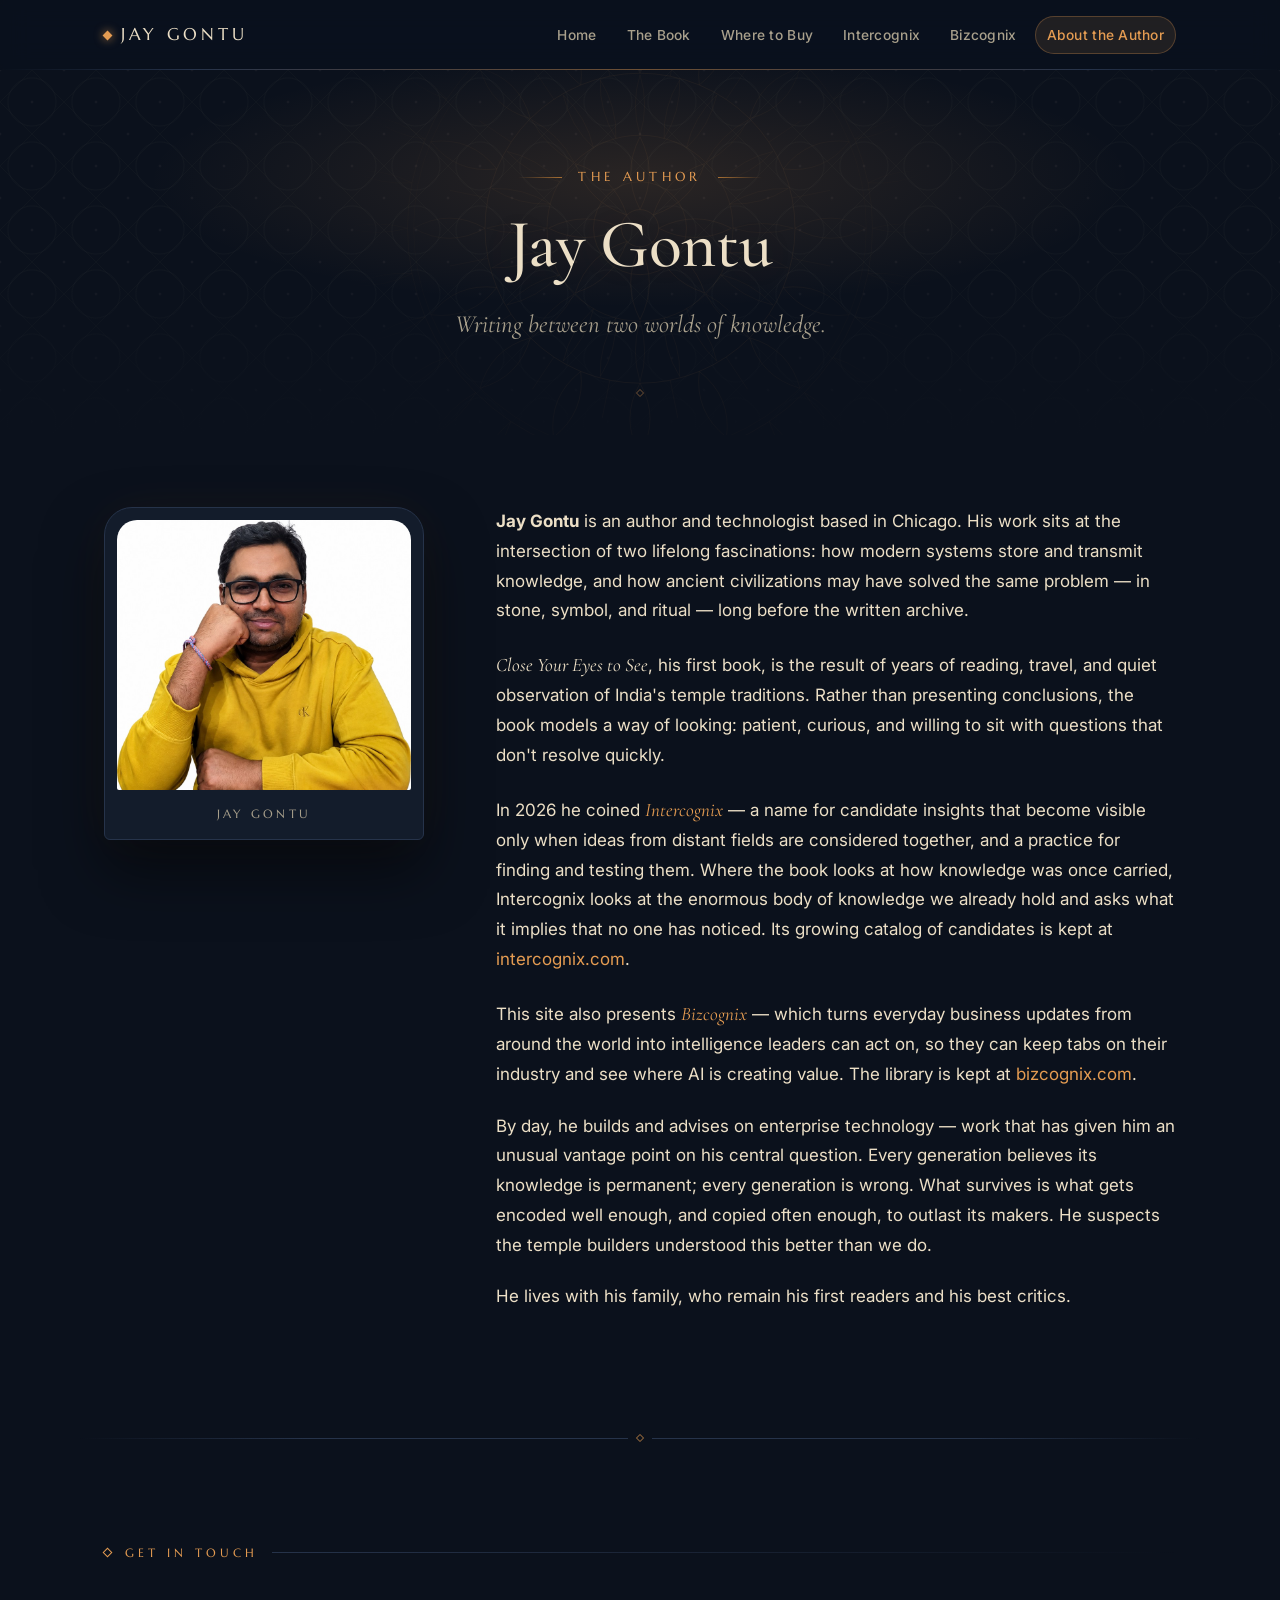
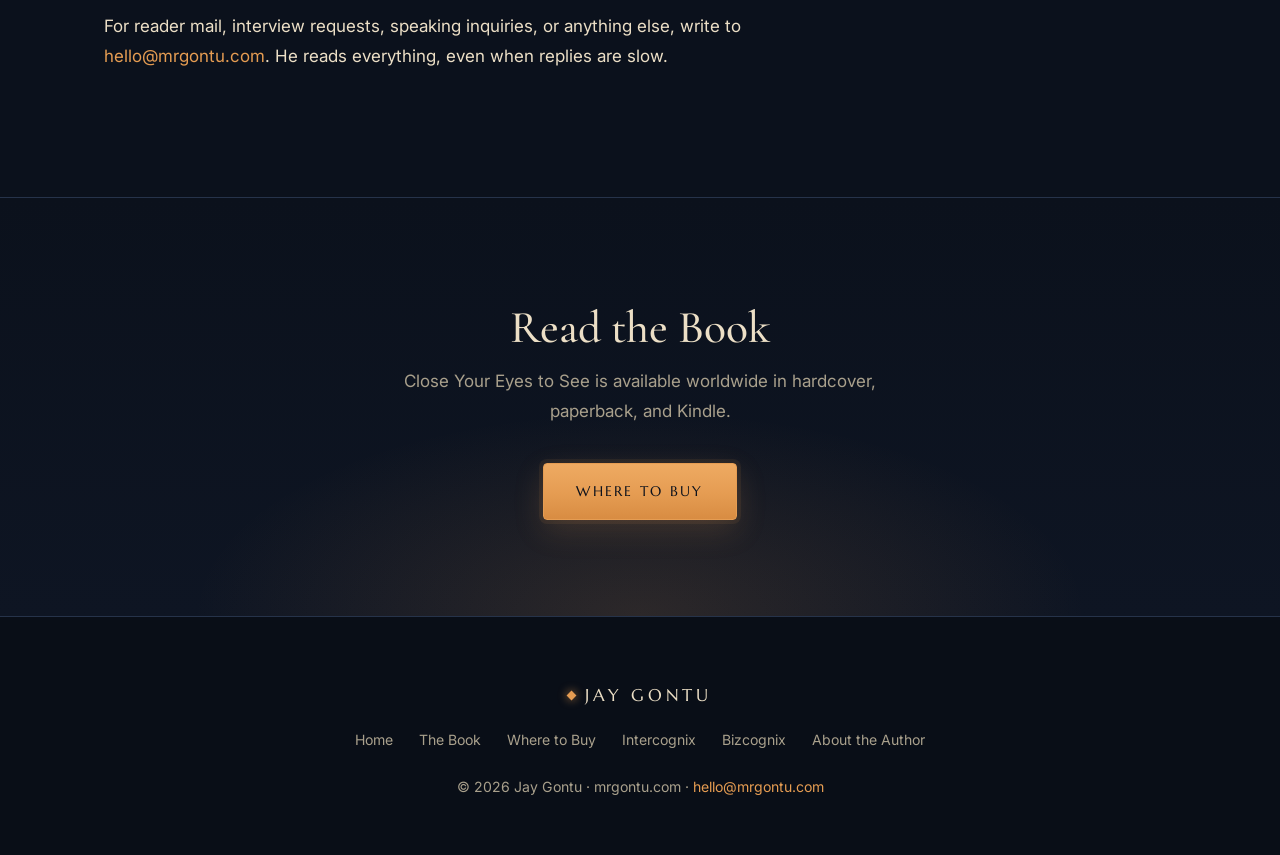
==== about.html @ 3c292867 "Tone down traditional details for a more modern read" ====
<!DOCTYPE html>
<html lang="en">
<head>
<meta charset="UTF-8" />
<meta name="viewport" content="width=device-width, initial-scale=1.0" />
<title>About Jay Gontu — Author &amp; Technologist</title>
<meta name="description" content="Jay Gontu is an author and technologist based in Chicago. His book Close Your Eyes to See explores how ancient Indian temples preserve memory, meaning, and knowledge across generations; he also coined Intercognix, a practice for finding discoveries between known fields." />
<link rel="canonical" href="https://mrgontu.com/about.html" />
<meta property="og:type" content="profile" />
<meta property="og:title" content="About Jay Gontu — Author &amp; Technologist" />
<meta property="og:description" content="Author and technologist writing about how civilizations preserve knowledge — in systems today, and in stone and symbol across millennia." />
<meta property="og:url" content="https://mrgontu.com/about.html" />
<meta property="og:image" content="https://mrgontu.com/author.jpg" />
<meta name="twitter:card" content="summary_large_image" />
<link rel="icon" href="favicon.svg" type="image/svg+xml" />
<link rel="preconnect" href="https://fonts.googleapis.com" />
<link rel="preconnect" href="https://fonts.gstatic.com" crossorigin />
<link href="https://fonts.googleapis.com/css2?family=Cormorant+Garamond:ital,wght@0,500;0,600;1,400;1,500&family=Inter:wght@400;500;600&family=Marcellus&display=swap" rel="stylesheet" />
<link rel="stylesheet" href="styles.css?v=2026-11-19b" />
<script type="application/ld+json">
{
  "@context": "https://schema.org",
  "@type": "Person",
  "name": "Jay Gontu",
  "alternateName": "M.R. Gontu",
  "url": "https://mrgontu.com/about.html",
  "image": "https://mrgontu.com/author.jpg",
  "jobTitle": "Author and Technologist",
  "address": { "@type": "PostalAddress", "addressLocality": "Chicago", "addressRegion": "IL", "addressCountry": "US" },
  "sameAs": ["https://www.amazon.com/dp/B0H5DBY168", "https://intercognix.com/"]
}
</script>
</head>
<body>

<nav class="site-nav" aria-label="Main">
  <div class="nav-inner">
    <a class="brand" href="index.html">Jay Gontu</a>
    <div class="nav-links">
      <a href="index.html">Home</a>
      <a href="book.html">The Book</a>
      <a href="where-to-buy.html">Where to Buy</a>
      <a href="intercognix.html">Intercognix</a>
      <a href="bizcognix.html">Bizcognix</a>
      <a href="about.html" class="active">About the Author</a>
    </div>
  </div>
</nav>

<header class="hero compact">
  <p class="eyebrow">The Author</p>
  <h1>Jay Gontu</h1>
  <p class="hero-sub">Writing between two worlds of knowledge.</p>
</header>

<main>

<section class="no-rule">
  <div class="wrap">
    <div class="author-grid">
      <figure class="author-photo-frame">
        <img src="author.jpg" alt="Portrait of author Jay Gontu" />
        <figcaption>Jay Gontu</figcaption>
      </figure>
      <div class="author-copy">
        <p><strong>Jay Gontu</strong> is an author and technologist based in Chicago. His work sits at the intersection of two lifelong fascinations: how modern systems store and transmit knowledge, and how ancient civilizations may have solved the same problem — in stone, symbol, and ritual — long before the written archive.</p>
        <p><em>Close Your Eyes to See</em>, his first book, is the result of years of reading, travel, and quiet observation of India's temple traditions. Rather than presenting conclusions, the book models a way of looking: patient, curious, and willing to sit with questions that don't resolve quickly.</p>
        <p>In 2026 he coined <a href="intercognix.html"><em>Intercognix</em></a> — a name for candidate insights that become visible only when ideas from distant fields are considered together, and a practice for finding and testing them. Where the book looks at how knowledge was once carried, Intercognix looks at the enormous body of knowledge we already hold and asks what it implies that no one has noticed. Its growing catalog of candidates is kept at <a href="https://intercognix.com/">intercognix.com</a>.</p>
        <p>This site also presents <a href="bizcognix.html"><em>Bizcognix</em></a> — which turns everyday business updates from around the world into intelligence leaders can act on, so they can keep tabs on their industry and see where AI is creating value. The library is kept at <a href="https://bizcognix.com/">bizcognix.com</a>.</p>
        <p>By day, he builds and advises on enterprise technology — work that has given him an unusual vantage point on his central question. Every generation believes its knowledge is permanent; every generation is wrong. What survives is what gets encoded well enough, and copied often enough, to outlast its makers. He suspects the temple builders understood this better than we do.</p>
        <p>He lives with his family, who remain his first readers and his best critics.</p>
      </div>
    </div>
  </div>
</section>

<section>
  <div class="wrap">
    <p class="label">Get in Touch</p>
    <div class="author-copy">
      <p>For reader mail, interview requests, speaking inquiries, or anything else, write to <a href="mailto:hello@mrgontu.com">hello@mrgontu.com</a>. He reads everything, even when replies are slow.</p>
    </div>
  </div>
</section>

</main>

<div class="cta-band">
  <h2>Read the Book</h2>
  <p>Close Your Eyes to See is available worldwide in hardcover, paperback, and Kindle.</p>
  <a class="btn solid" href="where-to-buy.html">Where to Buy</a>
</div>

<footer>
  <span class="brand">Jay Gontu</span>
  <div class="footer-nav">
    <a href="index.html">Home</a>
    <a href="book.html">The Book</a>
    <a href="where-to-buy.html">Where to Buy</a>
    <a href="intercognix.html">Intercognix</a>
    <a href="bizcognix.html">Bizcognix</a>
    <a href="about.html">About the Author</a>
  </div>
  <p>© 2026 Jay Gontu · mrgontu.com · <a href="mailto:hello@mrgontu.com">hello@mrgontu.com</a></p>
</footer>

<script>(function(){var n=document.querySelector(".nav-links"),a=n&&n.querySelector(".active");if(a&&n.scrollWidth>n.clientWidth)n.scrollLeft=a.offsetLeft-(n.clientWidth-a.offsetWidth)/2;})();</script>
</body>
</html>
---- styles.css ----
/* =========================================================
   jaygontu.com — "modern, but knows traditions"
   Night-stone palette from the book cover, carved-stone
   hairlines, kolam dots, temple-niche frames and lamp glow,
   set on a clean modern grid.
   ========================================================= */
:root {
  --basalt: #0b111c;        /* night sky, sampled from the cover */
  --stone: #131c2b;         /* raised night stone */
  --stone-edge: #26334a;    /* hairline carving */
  --sandstone: #ecdfc6;     /* primary text */
  --sandstone-dim: #a9a08c; /* secondary text */
  --lamp: #e59c52;          /* cover amber */
  --lamp-deep: #a76f33;
  --lamp-glow: rgba(229, 156, 82, 0.14);
  --max: 1120px;
  --radius: 6px;
  --serif: "Cormorant Garamond", "EB Garamond", Georgia, serif;
  --inscribe: "Marcellus", "Cormorant Garamond", serif;
  --sans: "Inter", system-ui, -apple-system, "Segoe UI", Roboto, sans-serif;
  --ease: cubic-bezier(.2, .7, .2, 1);

  /* kolam: a dot grid with looping carved lines */
  --kolam: url("data:image/svg+xml,%3Csvg xmlns='http://www.w3.org/2000/svg' width='64' height='64' viewBox='0 0 64 64'%3E%3Cg fill='none' stroke='%23ecdfc6' stroke-opacity='.022'%3E%3Cpath d='M32 8C45 8 56 19 56 32S45 56 32 56 8 45 8 32 19 8 32 8Z'/%3E%3Cpath d='M32 0 64 32 32 64 0 32Z'/%3E%3C/g%3E%3Cg fill='%23ecdfc6' fill-opacity='.045'%3E%3Ccircle cx='32' cy='32' r='1.3'/%3E%3Ccircle cx='0' cy='0' r='1.3'/%3E%3Ccircle cx='64' cy='0' r='1.3'/%3E%3Ccircle cx='0' cy='64' r='1.3'/%3E%3Ccircle cx='64' cy='64' r='1.3'/%3E%3C/g%3E%3C/svg%3E");
  /* small lotus-diamond ornament for dividers */
  --ornament: url("data:image/svg+xml,%3Csvg xmlns='http://www.w3.org/2000/svg' width='64' height='16' viewBox='0 0 64 16'%3E%3Cpath d='M32 4.5 35.5 8 32 11.5 28.5 8Z' fill='none' stroke='%23e59c52' stroke-opacity='.8'/%3E%3C/svg%3E");
  /* toran: a garland of small temple arches */
  --toran: url("data:image/svg+xml,%3Csvg xmlns='http://www.w3.org/2000/svg' width='40' height='18' viewBox='0 0 40 18'%3E%3Cpath d='M0 1h40M2 1c0 9 8 13 18 13S38 10 38 1' fill='none' stroke='%23e59c52' stroke-opacity='.35'/%3E%3Ccircle cx='20' cy='14' r='1.6' fill='%23e59c52' fill-opacity='.55'/%3E%3C/svg%3E");
}

*, *::before, *::after { margin: 0; padding: 0; box-sizing: border-box; }

html { scroll-behavior: smooth; -webkit-text-size-adjust: 100%; }
@media (prefers-reduced-motion: reduce) {
  html { scroll-behavior: auto; }
  *, *::before, *::after { animation: none !important; transition: none !important; }
}

body {
  background-color: var(--basalt);
  color: var(--sandstone);
  font-family: var(--sans);
  font-size: 1.0625rem;
  line-height: 1.75;
  -webkit-font-smoothing: antialiased;
  -moz-osx-font-smoothing: grayscale;
  text-rendering: optimizeLegibility;
}
img { max-width: 100%; }
em { font-family: var(--serif); font-size: 1.12em; font-style: italic; }

::selection { background: rgba(229, 156, 82, 0.35); color: var(--sandstone); }

a { color: var(--lamp); text-decoration: none; transition: color .2s ease; }
a:hover { color: var(--sandstone); }
a:focus-visible, button:focus-visible {
  outline: 2px solid var(--lamp);
  outline-offset: 3px;
  border-radius: 3px;
}

.wrap { max-width: var(--max); margin: 0 auto; padding: 0 24px; }

/* ---------- Nav: sticky, translucent ---------- */
nav.site-nav {
  position: sticky; top: 0; z-index: 20;
  background: rgba(11, 17, 28, 0.72);
  -webkit-backdrop-filter: blur(14px) saturate(140%);
  backdrop-filter: blur(14px) saturate(140%);
}
nav.site-nav::after {               /* carved hairline, lit at the centre */
  content: ""; position: absolute; left: 0; right: 0; bottom: 0; height: 1px;
  background: linear-gradient(90deg, transparent, var(--stone-edge) 15%, rgba(229,156,82,.45) 50%, var(--stone-edge) 85%, transparent);
}
.nav-inner {
  display: flex; align-items: center; justify-content: space-between; gap: 24px;
  padding: 16px 24px; max-width: var(--max); margin: 0 auto;
}
.brand {
  font-family: var(--inscribe);
  font-size: 1.05rem; letter-spacing: 0.22em; text-transform: uppercase;
  color: var(--sandstone);
  display: inline-flex; align-items: center; gap: 10px;
}
.brand::before {                    /* tiny lamp-lit diamond */
  content: ""; width: 7px; height: 7px; transform: rotate(45deg);
  background: var(--lamp); box-shadow: 0 0 10px rgba(229,156,82,.8);
}
a.brand:hover { color: var(--lamp); }
.nav-links { position: relative; display: flex; gap: 6px; font-size: 0.86rem; letter-spacing: 0.02em; font-weight: 500; }
.nav-links a {
  color: var(--sandstone-dim); padding: 7px 12px; border-radius: 999px;
  transition: color .2s ease, background .2s ease;
}
.nav-links a:hover { color: var(--sandstone); background: rgba(236, 223, 198, 0.06); }
.nav-links a.active { color: var(--lamp); background: rgba(229, 156, 82, 0.1); box-shadow: inset 0 0 0 1px rgba(229,156,82,.28); }
@media (max-width: 900px) {
  .nav-inner { flex-direction: column; align-items: stretch; gap: 6px; padding: 12px 0 10px; }
  .brand { align-self: center; }
  .nav-links {
    overflow-x: auto; flex-wrap: nowrap; justify-content: flex-start;
    padding: 2px 20px; scrollbar-width: none;
    -webkit-mask-image: linear-gradient(90deg, transparent, #000 18px, #000 calc(100% - 18px), transparent);
    mask-image: linear-gradient(90deg, transparent, #000 18px, #000 calc(100% - 18px), transparent);
  }
  .nav-links::-webkit-scrollbar { display: none; }
  .nav-links a { white-space: nowrap; flex: none; }
}
@media (min-width: 640px) and (max-width: 900px) { .nav-links { justify-content: center; } }

/* ---------- Heroes ---------- */
header.hero {
  position: relative;
  padding: 120px 24px 104px;
  text-align: center;
  overflow: hidden;
  isolation: isolate;
  background:
    radial-gradient(ellipse 55% 50% at 50% 30%, rgba(229, 156, 82, 0.14), transparent 70%),
    linear-gradient(180deg, rgba(11,17,28,0) 55%, var(--basalt)),
    var(--kolam);
}
header.hero::before {               /* faint carved mandala behind the name */
  content: ""; position: absolute; z-index: -1;
  left: 50%; top: 50%; width: min(620px, 120vw); aspect-ratio: 1;
  transform: translate(-50%, -54%);
  background: url("mandala.svg") center / contain no-repeat;
  opacity: 0.14;
  -webkit-mask-image: radial-gradient(circle, #000 35%, transparent 70%);
  mask-image: radial-gradient(circle, #000 35%, transparent 70%);
}
header.hero::after {                /* ornament closing the hero */
  content: ""; position: absolute; left: 50%; bottom: 34px; width: 64px; height: 16px;
  transform: translateX(-50%); background: var(--ornament) center / contain no-repeat; opacity: .6;
}
header.hero.person::after { bottom: 30px; }
@keyframes rise { from { opacity: 0; transform: translateY(14px); } to { opacity: 1; transform: none; } }
header.hero > * { animation: rise .9s var(--ease) both; }
header.hero > :nth-child(2) { animation-delay: .08s; }
header.hero > :nth-child(3) { animation-delay: .16s; }
header.hero > :nth-child(4) { animation-delay: .26s; }
header.hero > :nth-child(5) { animation-delay: .34s; }

header.hero.compact { padding: 96px 24px 92px; }
.eye {
  width: 130px; height: auto; margin: 0 auto 42px; display: block;
  opacity: 0.9;
}
.eyebrow {
  font-family: var(--inscribe);
  font-size: 0.8rem; letter-spacing: 0.34em; text-transform: uppercase;
  color: var(--lamp); margin-bottom: 22px;
  display: flex; align-items: center; justify-content: center; gap: 16px;
}
.eyebrow::before, .eyebrow::after {
  content: ""; width: 44px; height: 1px;
  background: linear-gradient(90deg, transparent, var(--lamp-deep));
}
.eyebrow::after { background: linear-gradient(90deg, var(--lamp-deep), transparent); }
h1 {
  font-family: var(--serif);
  font-weight: 500;
  font-size: clamp(3rem, 8vw, 5.75rem);
  line-height: 1.02;
  letter-spacing: -0.005em;
  max-width: 16ch; margin: 0 auto;
  text-shadow: 0 0 50px rgba(229, 156, 82, 0.1);
}
header.hero.compact h1 { font-size: clamp(2.5rem, 6.4vw, 4.25rem); max-width: 22ch; }
h1, h2, .hero-sub, .work-title { text-wrap: balance; }
.hero-sub {
  margin: 26px auto 0;
  max-width: 50ch;
  font-family: var(--serif);
  font-size: clamp(1.25rem, 2.3vw, 1.55rem);
  line-height: 1.5;
  font-style: italic;
  color: var(--sandstone-dim);
}
.hero-cta { margin-top: 44px; display: flex; gap: 16px; justify-content: center; flex-wrap: wrap; }
.btn {
  display: inline-flex; align-items: center; justify-content: center;
  font-family: var(--inscribe);
  font-size: 0.88rem; letter-spacing: 0.16em; text-transform: uppercase;
  padding: 15px 32px;
  border: 1px solid rgba(229, 156, 82, 0.55);
  border-radius: 4px;
  color: var(--lamp);
  background: rgba(229, 156, 82, 0.04);
  transition: background .25s ease, color .25s ease, box-shadow .25s ease, transform .25s var(--ease), border-color .25s ease;
}
.btn:hover { background: var(--lamp); color: var(--basalt); box-shadow: 0 10px 34px rgba(229,156,82,.28); transform: translateY(-2px); }
.btn.solid {
  background: linear-gradient(180deg, #eeaa62, var(--lamp) 55%, #d88c42);
  border-color: var(--lamp); color: var(--basalt);
  box-shadow: 0 0 0 4px rgba(229,156,82,.08), 0 10px 30px rgba(229,156,82,.18);
}
.btn.solid:hover { background: var(--sandstone); border-color: var(--sandstone); color: var(--basalt); }

/* ---------- Section scaffolding ---------- */
section { position: relative; padding: 104px 0; }
section::before {                   /* ornamental divider instead of a flat rule */
  content: ""; position: absolute; top: 0; left: 50%; transform: translateX(-50%);
  width: min(var(--max), calc(100% - 48px)); height: 16px; margin-top: -8px;
  background:
    var(--ornament) center / 64px 16px no-repeat,
    linear-gradient(90deg, transparent, var(--stone-edge) 20%, var(--stone-edge) calc(50% - 12px), transparent calc(50% - 12px), transparent calc(50% + 12px), var(--stone-edge) calc(50% + 12px), var(--stone-edge) 80%, transparent) center / 100% 1px no-repeat;
}
section.no-rule::before { display: none; }
main > section:first-child { padding-top: 72px; }
.label {
  font-family: var(--inscribe);
  font-size: 0.78rem; letter-spacing: 0.32em; text-transform: uppercase;
  color: var(--lamp);
  display: flex; align-items: center; gap: 14px;
  margin-bottom: 48px;
}
.label::before {
  content: ""; width: 7px; height: 7px; flex: none; transform: rotate(45deg);
  border: 1px solid var(--lamp);
}
.label::after { content: ""; height: 1px; flex: 1; background: linear-gradient(90deg, var(--stone-edge), transparent); }
h2 {
  font-family: var(--serif); font-weight: 500;
  font-size: clamp(2rem, 3.8vw, 2.85rem); line-height: 1.12; letter-spacing: -0.005em;
  margin-bottom: 10px;
}
h3 { font-family: var(--serif); font-weight: 600; }
p.lead { font-size: 1.1rem; }

/* ---------- Carved-niche framing for images ---------- */
.cover-img {
  width: 100%; max-width: 320px; display: block; margin: 0 auto;
  border-radius: 2px;
  box-shadow:
    0 0 0 1px rgba(229, 156, 82, 0.22),
    0 0 50px rgba(229, 156, 82, 0.09),
    0 30px 60px rgba(0, 0, 0, 0.55);
  transition: transform .5s var(--ease), box-shadow .5s ease;
}
a:hover > .cover-img { transform: translateY(-4px); }

/* ---------- Book layouts ---------- */
.book-grid {
  display: grid;
  grid-template-columns: 320px 1fr;
  gap: 80px;
  align-items: start;
}
@media (max-width: 820px) { .book-grid { grid-template-columns: 1fr; gap: 56px; } }
@media (min-width: 821px) { .book-grid > .cover-img { position: sticky; top: 110px; } }

.book-copy .subtitle { font-family: var(--serif); font-style: italic; color: var(--sandstone-dim); font-size: 1.4rem; line-height: 1.45; margin-bottom: 30px; }
.book-copy p { margin-bottom: 22px; max-width: 64ch; }
.pull {
  position: relative;
  border-left: 0;
  padding: 26px 30px 26px 34px; margin: 36px 0;
  font-family: var(--serif);
  font-style: italic; font-size: 1.55rem; line-height: 1.4; color: var(--sandstone);
  max-width: 54ch;
  background: linear-gradient(90deg, rgba(229,156,82,.08), transparent 80%);
  border-radius: 0 var(--radius) var(--radius) 0;
}
.pull::before {
  content: ""; position: absolute; left: 0; top: 0; bottom: 0; width: 2px;
  background: linear-gradient(180deg, transparent, var(--lamp) 20%, var(--lamp) 80%, transparent);
}
.meta-row {
  display: grid; grid-template-columns: repeat(auto-fit, minmax(210px, 1fr)); gap: 1px;
  margin-top: 38px; font-size: 0.92rem; color: var(--sandstone-dim);
  background: var(--stone-edge); border: 1px solid var(--stone-edge); border-radius: var(--radius); overflow: hidden;
}
.meta-row > span { background: rgba(19, 28, 43, 0.92); padding: 14px 18px; }
.meta-row strong {
  display: block; color: var(--lamp); font-weight: 500;
  font-family: var(--inscribe); font-size: 0.72rem; letter-spacing: 0.24em; text-transform: uppercase; margin-bottom: 2px;
}

/* ---------- Cards (themes, stores, specimens, works) ---------- */
.themes { display: grid; grid-template-columns: repeat(3, 1fr); gap: 20px; }
@media (max-width: 820px) { .themes { grid-template-columns: 1fr; } }
.theme, .work, .store, .ix-specimen {
  position: relative;
  border: 1px solid var(--stone-edge);
  border-radius: var(--radius);
  background: linear-gradient(180deg, rgba(19, 28, 43, 0.92), rgba(15, 22, 35, 0.92));
  transition: border-color .3s ease, transform .35s var(--ease), box-shadow .35s ease, background .3s ease;
}
.theme::before, .work::before, .store::before, .ix-specimen::before {   /* lamp-lit top edge */
  content: ""; position: absolute; left: 18px; right: 18px; top: -1px; height: 1px;
  background: linear-gradient(90deg, transparent, var(--lamp), transparent);
  opacity: .35; transition: opacity .3s ease;
}
.theme:hover, .work:hover, .store:hover, .ix-specimen:hover {
  border-color: rgba(229, 156, 82, 0.45);
  transform: translateY(-3px);
  box-shadow: 0 18px 44px rgba(0,0,0,.45), 0 0 40px rgba(229,156,82,.08);
}
.theme:hover::before, .work:hover::before, .store:hover::before, .ix-specimen:hover::before { opacity: 1; }

.theme { padding: 38px 32px 34px; }
.theme::after {                     /* carved corner mark */
  content: ""; position: absolute; top: 16px; right: 16px; width: 8px; height: 8px;
  transform: rotate(45deg); border: 1px solid rgba(229,156,82,.5);
  display: none;
}
.theme h3 { font-size: 1.5rem; line-height: 1.2; margin-bottom: 12px; color: var(--lamp); }
.theme p { font-size: 0.98rem; color: var(--sandstone-dim); }

/* ---------- Store links ---------- */
.store-note { max-width: 62ch; color: var(--sandstone-dim); margin-bottom: 44px; }
.stores { display: grid; grid-template-columns: repeat(auto-fill, minmax(240px, 1fr)); gap: 14px; }
.store {
  display: flex; align-items: center; justify-content: space-between; gap: 12px;
  padding: 18px 22px;
  color: var(--sandstone);
}
.store:hover { color: var(--sandstone); }
.store .flag { font-size: 1.3rem; margin-right: 6px; }
.store .country { font-weight: 500; font-size: 0.98rem; letter-spacing: 0.01em; }
.store .domain { font-size: 0.82rem; color: var(--sandstone-dim); }

/* ---------- Author ---------- */
.author-grid {
  display: grid; grid-template-columns: 320px 1fr;
  gap: 72px; align-items: start;
}
@media (max-width: 820px) { .author-grid { grid-template-columns: 1fr; gap: 44px; } }
.author-photo-frame {              /* a temple niche: arched top, carved double line */
  position: relative;
  padding: 12px 12px 0;
  border: 1px solid var(--stone-edge);
  border-radius: 28px 28px var(--radius) var(--radius);
  background: var(--stone);
  max-width: 320px;
  margin: 0 auto;
  box-shadow: 0 30px 60px rgba(0,0,0,.5), 0 0 50px rgba(229,156,82,.06);
}
.author-photo-frame img {
  width: 100%; display: block;
  border-radius: 20px 20px 2px 2px;
}
.author-photo-frame figcaption {
  font-family: var(--inscribe);
  font-size: 0.74rem; letter-spacing: 0.28em; text-transform: uppercase;
  color: var(--sandstone-dim); text-align: center; padding: 14px 4px 14px;
}
.author-copy p { margin-bottom: 22px; max-width: 64ch; }

/* ---------- Home teasers ---------- */
.teaser-grid {
  display: grid; grid-template-columns: 280px 1fr; gap: 80px; align-items: center;
}
@media (max-width: 820px) { .teaser-grid { grid-template-columns: 1fr; gap: 48px; } }
.teaser-grid .cover-img, .teaser-grid .author-photo-frame { max-width: 270px; }
.teaser-copy p { margin-bottom: 20px; max-width: 62ch; color: var(--sandstone-dim); }
.teaser-copy p.lead { color: var(--sandstone); }
.text-link {
  font-family: var(--inscribe);
  font-size: 0.84rem; letter-spacing: 0.16em; text-transform: uppercase;
  display: inline-flex; align-items: center;
}
.text-link::after { content: "\2192"; margin-left: .55em; transition: transform .25s var(--ease); }
.text-link:hover::after, .work:hover .text-link::after { transform: translateX(4px); }

/* ---------- Page CTA band ---------- */
.cta-band {
  position: relative;
  text-align: center;
  padding: 104px 24px 96px;
  background:
    radial-gradient(ellipse 50% 70% at 50% 100%, rgba(229, 156, 82, 0.14), transparent 70%),
    linear-gradient(180deg, var(--basalt), #0e1523);
  border-top: 1px solid var(--stone-edge);
}
.cta-band::before {                 /* toran garland hung along the top */
  content: ""; position: absolute; top: 0; left: 0; right: 0; height: 18px;
  display: none;
  -webkit-mask-image: linear-gradient(90deg, transparent, #000 25%, #000 75%, transparent);
  mask-image: linear-gradient(90deg, transparent, #000 25%, #000 75%, transparent);
}
.cta-band h2 { margin-bottom: 14px; }
.cta-band p { color: var(--sandstone-dim); max-width: 50ch; margin: 0 auto 36px; }

/* ---------- Footer ---------- */
footer {
  position: relative;
  border-top: 1px solid var(--stone-edge);
  padding: 64px 24px 56px;
  text-align: center;
  color: var(--sandstone-dim);
  font-size: 0.88rem;
  background: #090e17;
}
footer .brand { display: inline-flex; margin-bottom: 18px; }
.footer-nav { display: flex; gap: 8px 26px; justify-content: center; flex-wrap: wrap; margin-bottom: 22px; font-size: 0.88rem; }
.footer-nav a { color: var(--sandstone-dim); }
.footer-nav a:hover { color: var(--lamp); }

/* ---------- Intercognix ----------
   The Intercognix mark is brown + gold on transparency, built for the
   parchment ground of intercognix.com. On this night-stone palette the
   brown half would disappear, so the mark always sits on its own
   parchment plate rather than being recoloured. */
.ix-plate, .bx-plate {
  border-radius: var(--radius);
  padding: 40px 28px 22px;
  max-width: 270px; margin: 0 auto;
  text-align: center;
  box-shadow:
    0 0 0 1px rgba(229, 156, 82, 0.2),
    0 0 50px rgba(229, 156, 82, 0.07),
    0 28px 56px rgba(0,0,0,0.5);
  transition: transform .5s var(--ease);
}
a:hover > .ix-plate, a:hover > .bx-plate { transform: translateY(-4px); }
.ix-plate { background: radial-gradient(circle at 50% 30%, #f5edd9, #e9dec4); }
a.ix-plate-link { display: block; }
.ix-plate img { width: 100%; max-width: 190px; height: auto; display: block; margin: 0 auto; }
.ix-plate figcaption {
  font-family: var(--inscribe);
  font-size: 0.72rem; letter-spacing: 0.26em; text-transform: uppercase;
  color: #6f5f4b; padding-top: 20px;
}
.ix-hero-mark {
  display: inline-block;
  background: #efe6d0;
  padding: 14px 22px;
  margin-bottom: 36px;
  border-radius: var(--radius);
  box-shadow: 0 0 0 1px rgba(229,156,82,.25), 0 0 40px rgba(229, 156, 82, 0.1);
}
.ix-hero-mark img { width: 104px; height: auto; display: block; }

.definition {
  position: relative;
  padding: 22px 26px 22px 30px; margin: 32px 0 12px;
  max-width: 58ch;
  background: linear-gradient(90deg, rgba(229,156,82,.08), transparent 85%);
  border-radius: 0 var(--radius) var(--radius) 0;
}
.definition::before {
  content: ""; position: absolute; left: 0; top: 0; bottom: 0; width: 2px;
  background: linear-gradient(180deg, transparent, var(--lamp) 20%, var(--lamp) 80%, transparent);
}
.definition .term { font-family: var(--serif); font-weight: 600; font-size: 1.7rem; letter-spacing: 0.01em; color: var(--lamp); }
.definition .pos { font-family: var(--serif); font-style: italic; color: var(--sandstone-dim); margin-left: 8px; font-size: 1.1rem; }
.definition p { margin: 8px 0 0; font-family: var(--serif); font-size: 1.4rem; line-height: 1.45; font-style: italic; color: var(--sandstone); }
.definition .etym { font-family: var(--sans); font-size: 0.9rem; font-style: normal; color: var(--sandstone-dim); }

.themes.four { grid-template-columns: repeat(2, 1fr); }
@media (max-width: 820px) { .themes.four { grid-template-columns: 1fr; } }
.theme .step {
  display: block;
  font-family: var(--inscribe);
  font-size: 0.74rem; letter-spacing: 0.3em; text-transform: uppercase;
  color: var(--sandstone-dim); margin-bottom: 10px;
}

.ix-specimens { display: grid; gap: 14px; margin: 10px 0 36px; max-width: 780px; }
.ix-specimen {
  display: grid; grid-template-columns: 5.5rem 1fr; gap: 6px 22px; align-items: baseline;
  padding: 22px 26px;
  color: var(--sandstone);
}
.ix-specimen:hover { color: var(--sandstone); }
.ix-specimen .no { font-family: var(--inscribe); color: var(--lamp); letter-spacing: 0.08em; font-size: 0.92rem; }
.ix-specimen .t { font-family: var(--serif); font-weight: 600; font-size: 1.35rem; line-height: 1.3; }
.ix-specimen .halls { grid-column: 2; font-family: var(--serif); font-size: 1.08rem; font-style: italic; color: var(--sandstone-dim); }
@media (max-width: 560px) {
  .ix-specimen { grid-template-columns: 1fr; }
  .ix-specimen .halls { grid-column: 1; }
}
.link-row { display: flex; flex-wrap: wrap; gap: 14px 32px; }
.cta-band .hero-cta { margin-top: 0; }

/* ---------- Home: person-first hero ----------
   The home page opens on the author, with his bodies of work given
   equal weight beneath the name. The book's eye motif stays on the book
   itself; the hero carries no single work's imagery. */
header.hero.person { padding: 112px 24px 108px; }
header.hero.person h1 { max-width: none; }
.works {
  display: grid; grid-template-columns: repeat(2, minmax(0, 1fr));
  gap: 22px; max-width: 900px; margin: 64px auto 0; text-align: left;
}
@media (max-width: 780px) { .works { grid-template-columns: 1fr; max-width: 520px; } }
.work {
  display: grid; grid-template-columns: 92px minmax(0, 1fr); gap: 24px; align-items: center;
  background: linear-gradient(180deg, rgba(19, 28, 43, 0.78), rgba(11, 17, 28, 0.78));
  -webkit-backdrop-filter: blur(6px); backdrop-filter: blur(6px);
  padding: 26px 26px;
  color: var(--sandstone);
}
.work:hover { color: var(--sandstone); }
.work:hover .text-link { color: var(--sandstone); }
.work-thumb {
  width: 92px; height: 138px;               /* the cover's 2:3, so both cards sit level */
  display: flex; align-items: center; justify-content: center;
  border-radius: 2px;
  box-shadow: 0 0 0 1px rgba(229,156,82,.2), 0 12px 24px rgba(0,0,0,0.45);
  overflow: hidden;
}
.work-thumb img { width: 100%; height: 100%; object-fit: cover; display: block; }
.work-thumb.ix { background: #efe6d0; }     /* the mark needs its parchment ground */
.work-thumb.ix img { width: 74px; height: auto; object-fit: contain; }
.work-copy { display: block; }
.work-kind {
  display: block; font-family: var(--inscribe);
  font-size: 0.7rem; letter-spacing: 0.3em; text-transform: uppercase;
  color: var(--lamp); margin-bottom: 6px;
}
.work-title { display: block; font-family: var(--serif); font-weight: 600; font-size: 1.7rem; line-height: 1.15; margin-bottom: 10px; }
.work-line { display: block; font-size: 0.94rem; line-height: 1.6; color: var(--sandstone-dim); margin-bottom: 14px; }
.work .text-link { display: inline-flex; color: var(--lamp); }
@media (max-width: 420px) {
  .work { grid-template-columns: 72px minmax(0, 1fr); gap: 18px; padding: 20px 18px; }
  .work-thumb { width: 72px; height: 108px; }
  .work-thumb.ix img { width: 58px; }
}

/* ---------- Bizcognix ----------
   The official mark is a navy rounded square, already built for a dark
   field, so it sits directly on this palette — no parchment plate. */
.bx-plate { background: radial-gradient(circle at 50% 30%, #18233a, var(--stone)); }
a.bx-plate-link { display: block; }
.bx-plate img { width: 100%; max-width: 132px; height: auto; display: block; margin: 0 auto; }
.bx-plate figcaption {
  font-family: var(--inscribe);
  font-size: 0.72rem; letter-spacing: 0.26em; text-transform: uppercase;
  color: var(--sandstone-dim); padding-top: 20px;
}
.bx-hero-mark {
  display: inline-block;
  margin-bottom: 36px;
  border-radius: 14px;
  box-shadow: 0 0 0 1px rgba(229,156,82,.25), 0 0 40px rgba(229,156,82,.1);
}
.bx-hero-mark img { width: 72px; height: auto; display: block; border-radius: 12px; }

.work-thumb.bx { background: #0b1f3a; }
.work-thumb.bx img { width: 64px; height: auto; object-fit: contain; }

/* Three works share the person-first hero. On a wide screen the cards
   stack the thumb above the copy so each column stays readable; below
   980px they return to the side-by-side card used for two works. */
.works.three { grid-template-columns: repeat(3, minmax(0, 1fr)); max-width: 1120px; }
@media (min-width: 981px) {
  .works.three .work { grid-template-columns: 1fr; gap: 22px; align-items: start; justify-items: center; text-align: center; padding: 34px 28px 30px; }
}
@media (max-width: 980px) { .works.three { grid-template-columns: 1fr; max-width: 560px; } }
@media (max-width: 420px) { .works.three .work-thumb.bx img { width: 48px; } }

/* ---------- Small screens ---------- */
@media (max-width: 600px) {
  body { font-size: 1rem; }
  header.hero { padding: 80px 20px 84px; }
  header.hero.compact { padding: 72px 20px 80px; }
  header.hero.person { padding: 76px 20px 88px; }
  section { padding: 76px 0; }
  main > section:first-child { padding-top: 56px; }
  .wrap { padding: 0 20px; }
  .eyebrow { letter-spacing: 0.26em; gap: 12px; }
  .eyebrow::before, .eyebrow::after { width: 26px; }
  .pull { font-size: 1.35rem; padding: 20px 20px 20px 24px; }
  .label { margin-bottom: 36px; }
  .cta-band { padding: 84px 20px 80px; }
}

/* NOTE — every page links this file as styles.css?v=YYYY-MM-DD.
   GitHub Pages lets browsers reuse a cached copy for 10 minutes, so a
   page can arrive with the previous stylesheet and render unstyled
   (this happened with the person-first hero). Whenever this file
   changes, bump ?v= on the <link> in every .html file. */
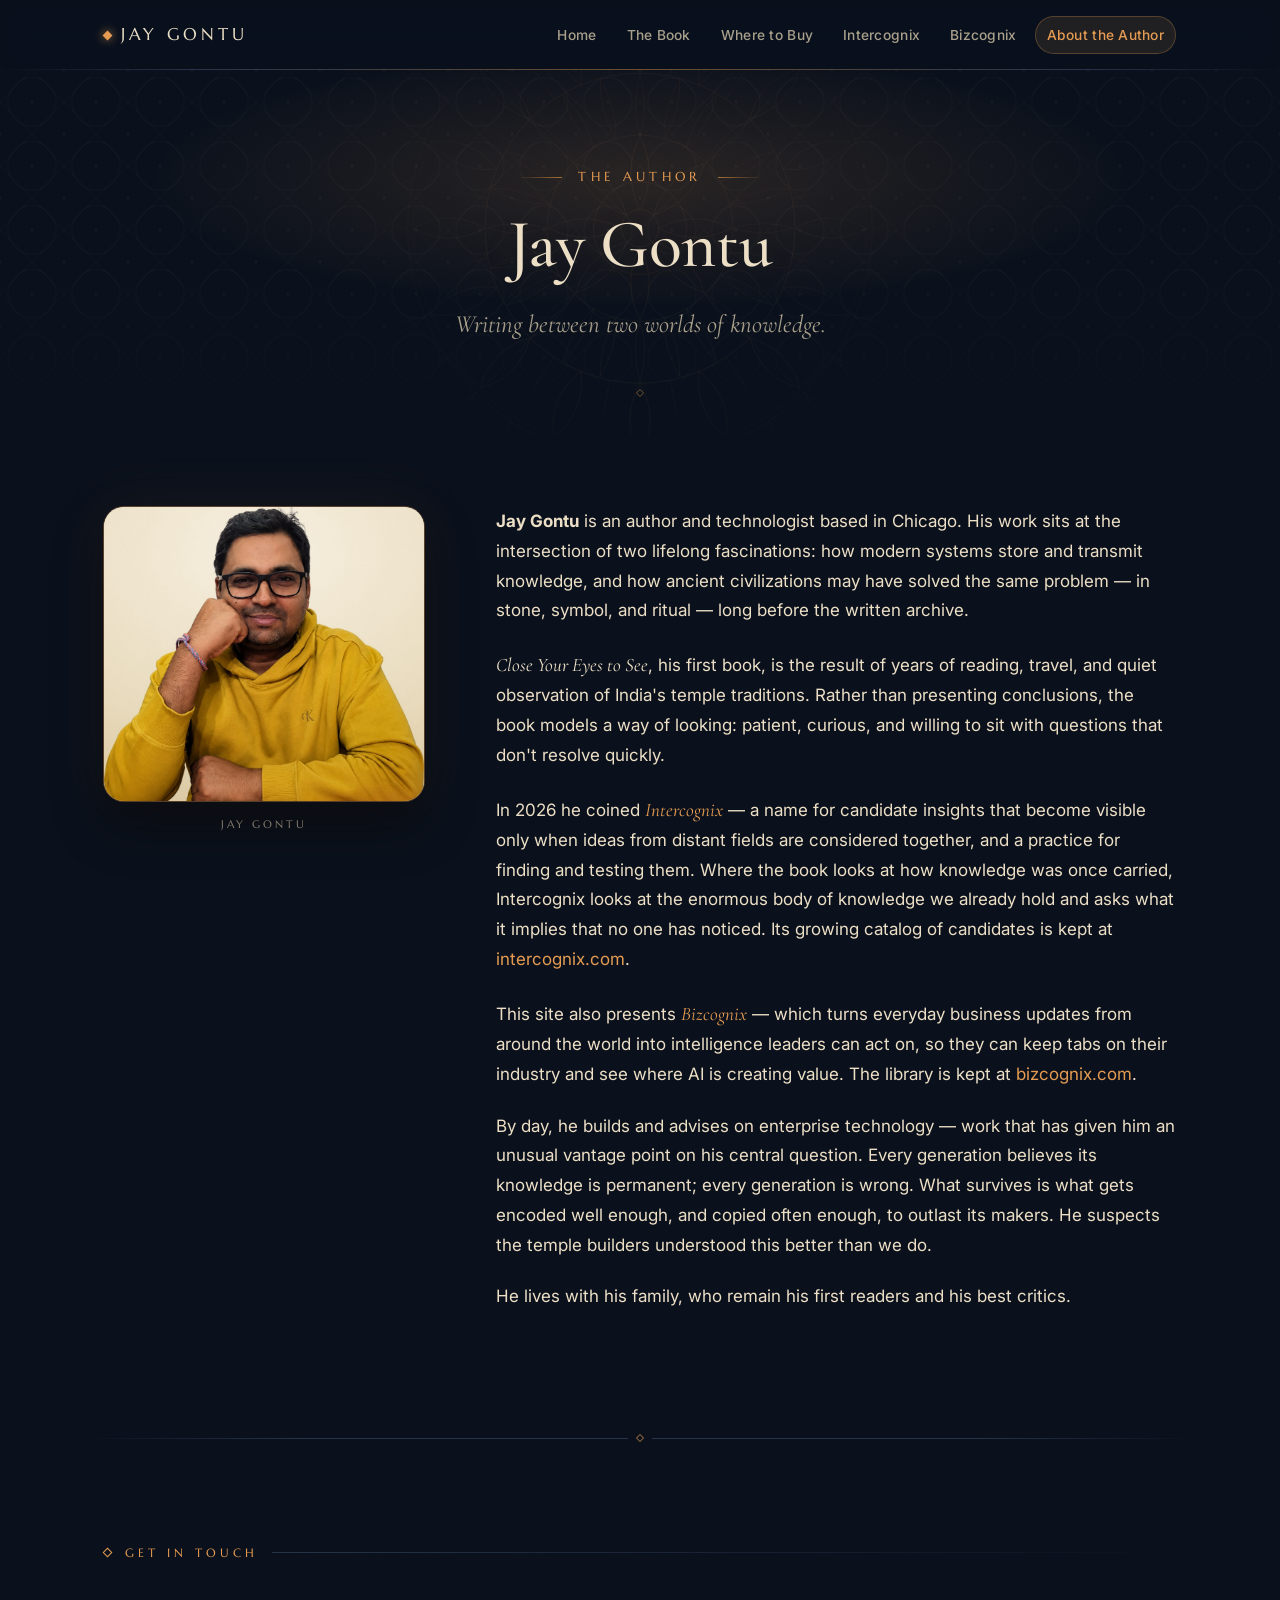
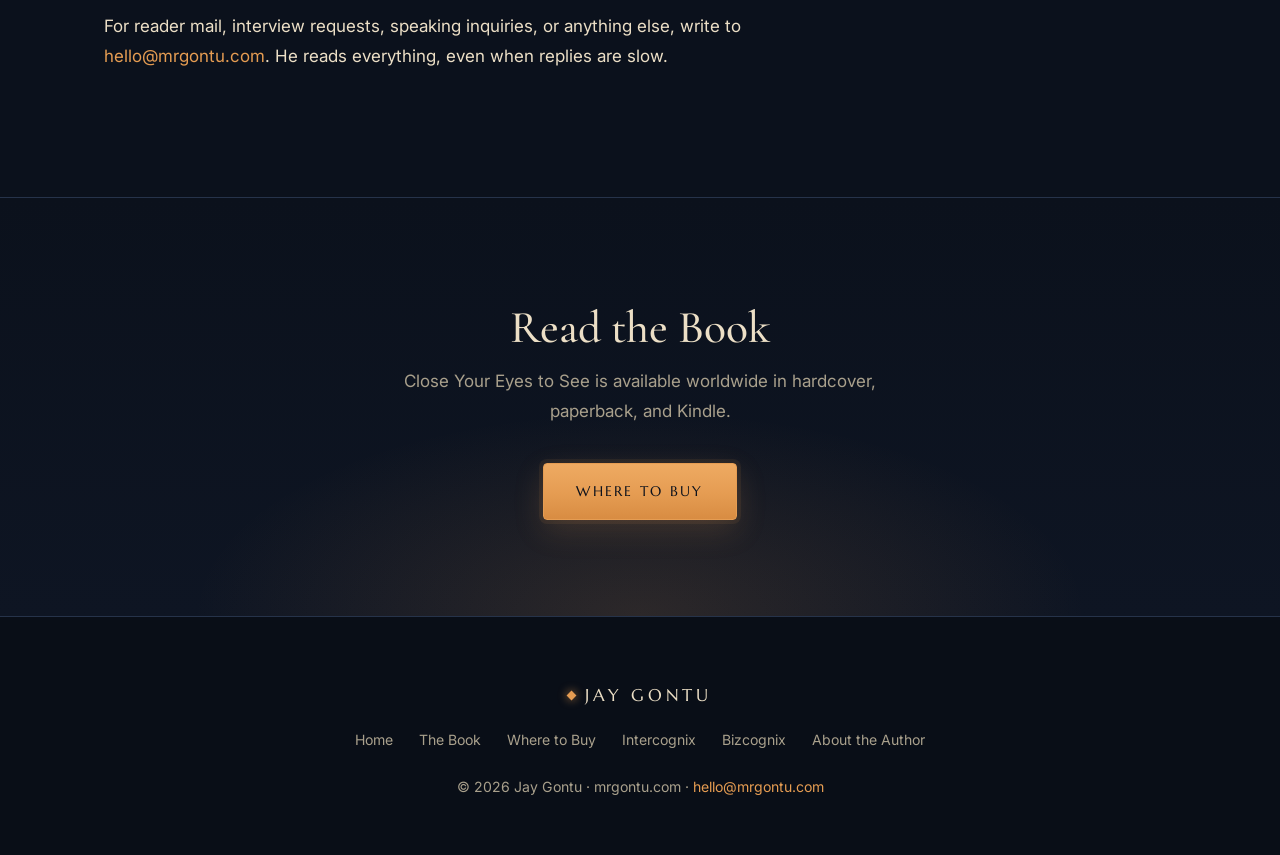
==== commit cabab652: "Author photo: clean rounded frame on a warm sandstone card" ====
--- a/about.html
+++ b/about.html
@@ -16,7 +16,7 @@
 <link rel="preconnect" href="https://fonts.googleapis.com" />
 <link rel="preconnect" href="https://fonts.gstatic.com" crossorigin />
 <link href="https://fonts.googleapis.com/css2?family=Cormorant+Garamond:ital,wght@0,500;0,600;1,400;1,500&family=Inter:wght@400;500;600&family=Marcellus&display=swap" rel="stylesheet" />
-<link rel="stylesheet" href="styles.css?v=2026-11-19b" />
+<link rel="stylesheet" href="styles.css?v=2026-11-19c" />
 <script type="application/ld+json">
 {
   "@context": "https://schema.org",
@@ -59,7 +59,7 @@
   <div class="wrap">
     <div class="author-grid">
       <figure class="author-photo-frame">
-        <img src="author.jpg" alt="Portrait of author Jay Gontu" />
+        <span class="author-photo"><img src="author.jpg" alt="Portrait of author Jay Gontu" /></span>
         <figcaption>Jay Gontu</figcaption>
       </figure>
       <div class="author-copy">
--- a/styles.css
+++ b/styles.css
@@ -327,24 +327,25 @@
   gap: 72px; align-items: start;
 }
 @media (max-width: 820px) { .author-grid { grid-template-columns: 1fr; gap: 44px; } }
-.author-photo-frame {              /* a temple niche: arched top, carved double line */
-  position: relative;
-  padding: 12px 12px 0;
-  border: 1px solid var(--stone-edge);
-  border-radius: 28px 28px var(--radius) var(--radius);
-  background: var(--stone);
+.author-photo-frame {              /* clean modern portrait on a warm sandstone card */
+  position: relative;
   max-width: 320px;
   margin: 0 auto;
-  box-shadow: 0 30px 60px rgba(0,0,0,.5), 0 0 50px rgba(229,156,82,.06);
-}
-.author-photo-frame img {
-  width: 100%; display: block;
-  border-radius: 20px 20px 2px 2px;
-}
+}
+.author-photo {                    /* the photo's white ground becomes a warm sandstone card */
+  display: block; overflow: hidden; isolation: isolate;
+  border-radius: 20px;
+  background: radial-gradient(120% 90% at 50% 15%, #f8f1e2, #e9dbbd 70%, #dcc9a3);
+  box-shadow:
+    0 0 0 1px rgba(229, 156, 82, 0.35),
+    0 24px 50px rgba(0, 0, 0, 0.45),
+    0 0 60px rgba(229, 156, 82, 0.08);
+}
+.author-photo-frame img { width: 100%; display: block; mix-blend-mode: multiply; }
 .author-photo-frame figcaption {
   font-family: var(--inscribe);
-  font-size: 0.74rem; letter-spacing: 0.28em; text-transform: uppercase;
-  color: var(--sandstone-dim); text-align: center; padding: 14px 4px 14px;
+  font-size: 0.7rem; letter-spacing: 0.26em; text-transform: uppercase;
+  color: var(--sandstone-dim); text-align: center; padding: 14px 4px 0;
 }
 .author-copy p { margin-bottom: 22px; max-width: 64ch; }
 
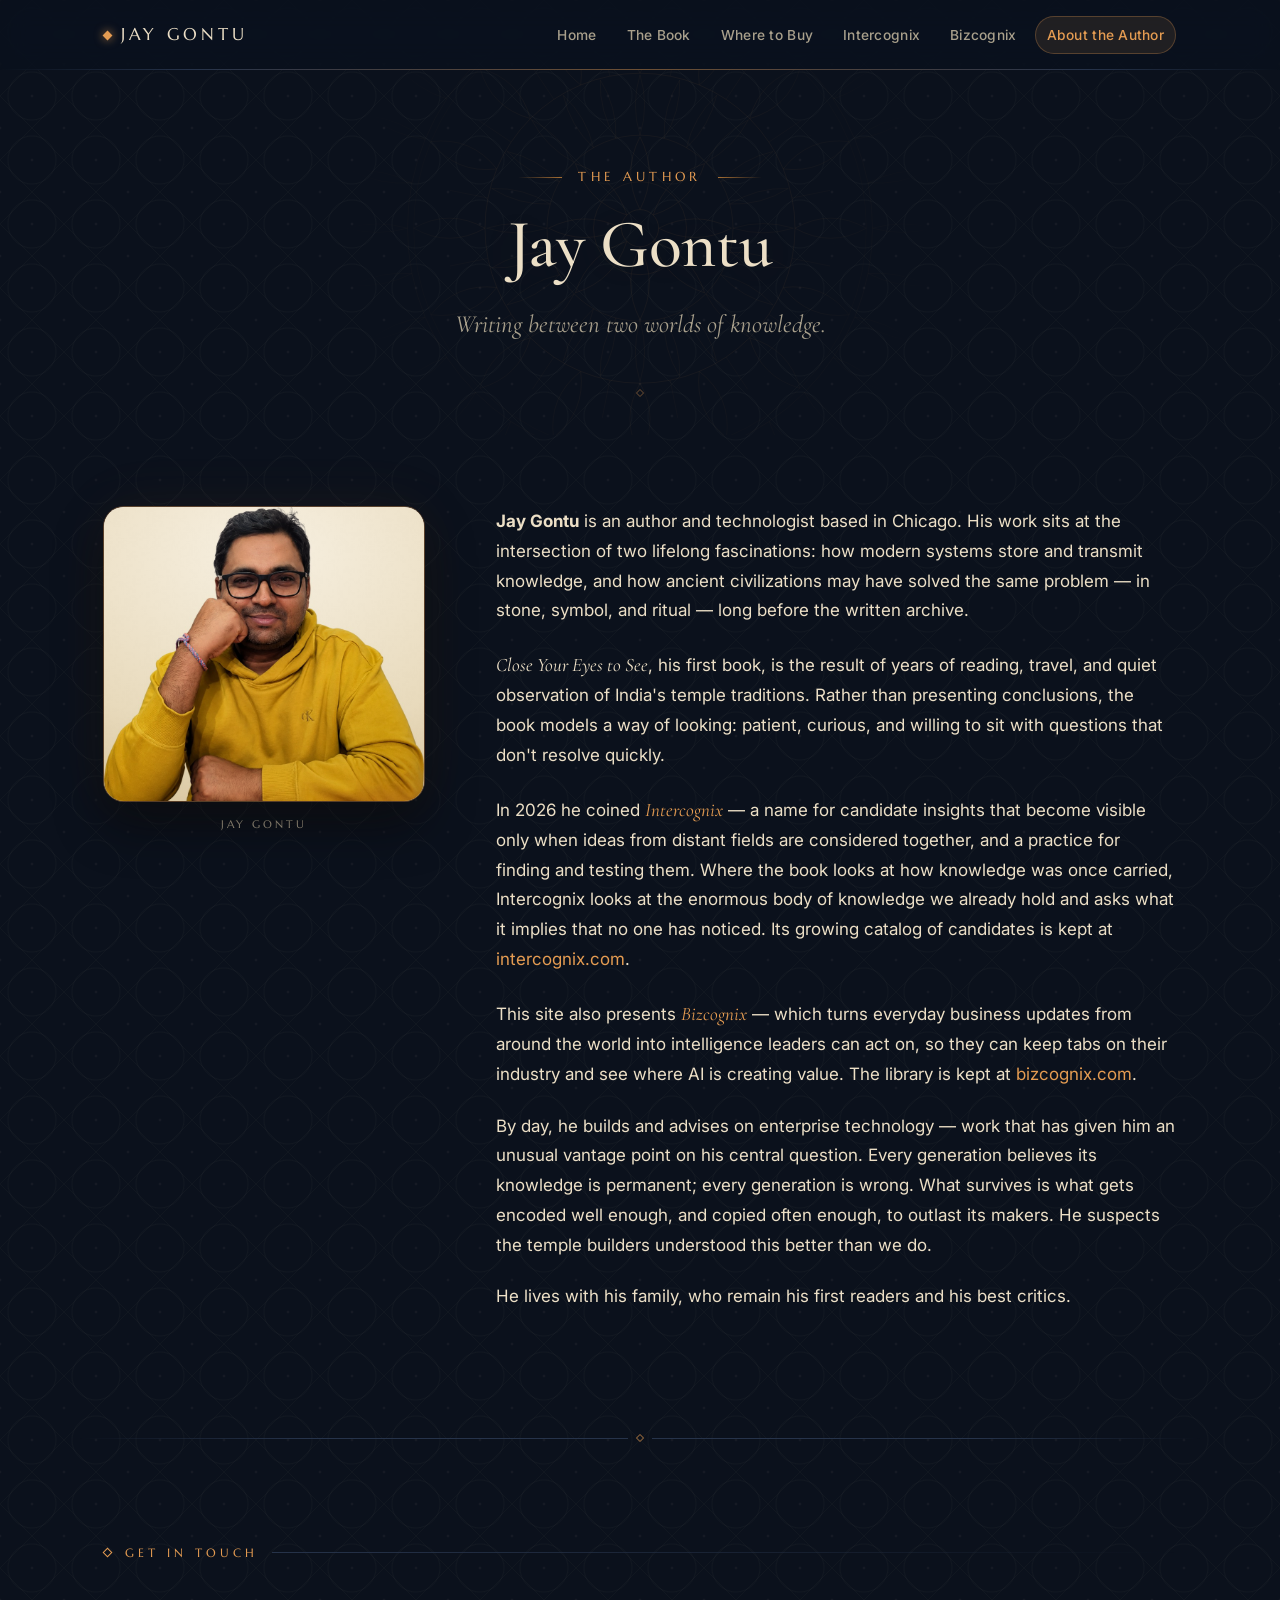
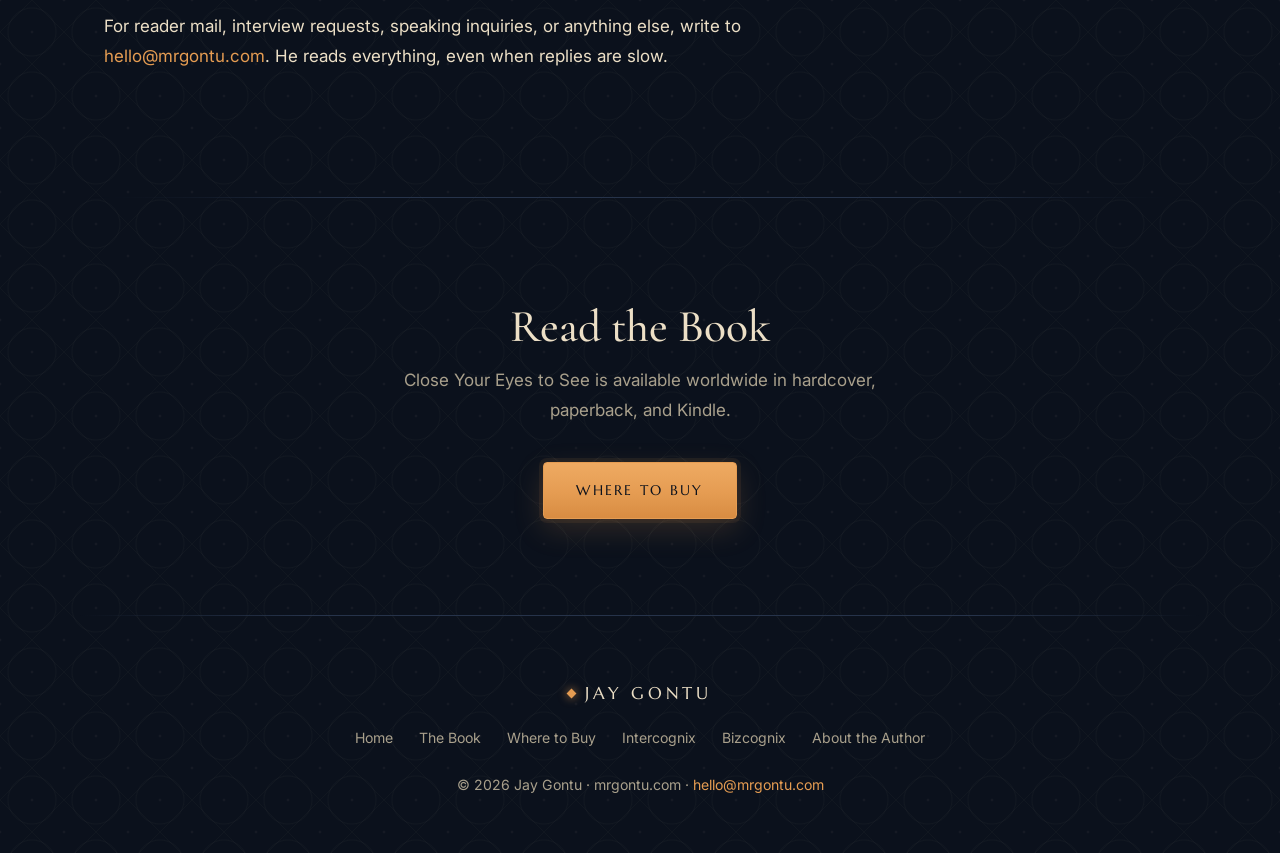
==== commit 12d38597: "One uniform kolam background across every page and section" ====
--- a/about.html
+++ b/about.html
@@ -16,7 +16,7 @@
 <link rel="preconnect" href="https://fonts.googleapis.com" />
 <link rel="preconnect" href="https://fonts.gstatic.com" crossorigin />
 <link href="https://fonts.googleapis.com/css2?family=Cormorant+Garamond:ital,wght@0,500;0,600;1,400;1,500&family=Inter:wght@400;500;600&family=Marcellus&display=swap" rel="stylesheet" />
-<link rel="stylesheet" href="styles.css?v=2026-11-19c" />
+<link rel="stylesheet" href="styles.css?v=2026-11-19d" />
 <script type="application/ld+json">
 {
   "@context": "https://schema.org",
--- a/styles.css
+++ b/styles.css
@@ -21,7 +21,7 @@
   --ease: cubic-bezier(.2, .7, .2, 1);
 
   /* kolam: a dot grid with looping carved lines */
-  --kolam: url("data:image/svg+xml,%3Csvg xmlns='http://www.w3.org/2000/svg' width='64' height='64' viewBox='0 0 64 64'%3E%3Cg fill='none' stroke='%23ecdfc6' stroke-opacity='.022'%3E%3Cpath d='M32 8C45 8 56 19 56 32S45 56 32 56 8 45 8 32 19 8 32 8Z'/%3E%3Cpath d='M32 0 64 32 32 64 0 32Z'/%3E%3C/g%3E%3Cg fill='%23ecdfc6' fill-opacity='.045'%3E%3Ccircle cx='32' cy='32' r='1.3'/%3E%3Ccircle cx='0' cy='0' r='1.3'/%3E%3Ccircle cx='64' cy='0' r='1.3'/%3E%3Ccircle cx='0' cy='64' r='1.3'/%3E%3Ccircle cx='64' cy='64' r='1.3'/%3E%3C/g%3E%3C/svg%3E");
+  --kolam: url("data:image/svg+xml,%3Csvg xmlns='http://www.w3.org/2000/svg' width='64' height='64' viewBox='0 0 64 64'%3E%3Cg fill='none' stroke='%23ecdfc6' stroke-opacity='.025'%3E%3Cpath d='M32 8C45 8 56 19 56 32S45 56 32 56 8 45 8 32 19 8 32 8Z'/%3E%3Cpath d='M32 0 64 32 32 64 0 32Z'/%3E%3C/g%3E%3Cg fill='%23ecdfc6' fill-opacity='.045'%3E%3Ccircle cx='32' cy='32' r='1.3'/%3E%3Ccircle cx='0' cy='0' r='1.3'/%3E%3Ccircle cx='64' cy='0' r='1.3'/%3E%3Ccircle cx='0' cy='64' r='1.3'/%3E%3Ccircle cx='64' cy='64' r='1.3'/%3E%3C/g%3E%3C/svg%3E");
   /* small lotus-diamond ornament for dividers */
   --ornament: url("data:image/svg+xml,%3Csvg xmlns='http://www.w3.org/2000/svg' width='64' height='16' viewBox='0 0 64 16'%3E%3Cpath d='M32 4.5 35.5 8 32 11.5 28.5 8Z' fill='none' stroke='%23e59c52' stroke-opacity='.8'/%3E%3C/svg%3E");
   /* toran: a garland of small temple arches */
@@ -38,6 +38,8 @@
 
 body {
   background-color: var(--basalt);
+  background-image: var(--kolam);      /* one faint kolam ground, the same everywhere */
+  background-size: 64px 64px;
   color: var(--sandstone);
   font-family: var(--sans);
   font-size: 1.0625rem;
@@ -115,10 +117,7 @@
   text-align: center;
   overflow: hidden;
   isolation: isolate;
-  background:
-    radial-gradient(ellipse 55% 50% at 50% 30%, rgba(229, 156, 82, 0.14), transparent 70%),
-    linear-gradient(180deg, rgba(11,17,28,0) 55%, var(--basalt)),
-    var(--kolam);
+  background: none;
 }
 header.hero::before {               /* faint carved mandala behind the name */
   content: ""; position: absolute; z-index: -1;
@@ -370,14 +369,12 @@
   position: relative;
   text-align: center;
   padding: 104px 24px 96px;
-  background:
-    radial-gradient(ellipse 50% 70% at 50% 100%, rgba(229, 156, 82, 0.14), transparent 70%),
-    linear-gradient(180deg, var(--basalt), #0e1523);
-  border-top: 1px solid var(--stone-edge);
+  background: none;
 }
 .cta-band::before {                 /* toran garland hung along the top */
   content: ""; position: absolute; top: 0; left: 0; right: 0; height: 18px;
-  display: none;
+  height: 1px; left: 50%; right: auto; width: min(var(--max), calc(100% - 48px)); transform: translateX(-50%);
+  background: linear-gradient(90deg, transparent, var(--stone-edge) 20%, var(--stone-edge) 80%, transparent);
   -webkit-mask-image: linear-gradient(90deg, transparent, #000 25%, #000 75%, transparent);
   mask-image: linear-gradient(90deg, transparent, #000 25%, #000 75%, transparent);
 }
@@ -392,7 +389,13 @@
   text-align: center;
   color: var(--sandstone-dim);
   font-size: 0.88rem;
-  background: #090e17;
+  background: none;
+  border-top: 0;
+}
+footer::before {
+  content: ""; position: absolute; top: 0; left: 50%; transform: translateX(-50%); height: 1px;
+  width: min(var(--max), calc(100% - 48px));
+  background: linear-gradient(90deg, transparent, var(--stone-edge) 20%, var(--stone-edge) 80%, transparent);
 }
 footer .brand { display: inline-flex; margin-bottom: 18px; }
 .footer-nav { display: flex; gap: 8px 26px; justify-content: center; flex-wrap: wrap; margin-bottom: 22px; font-size: 0.88rem; }
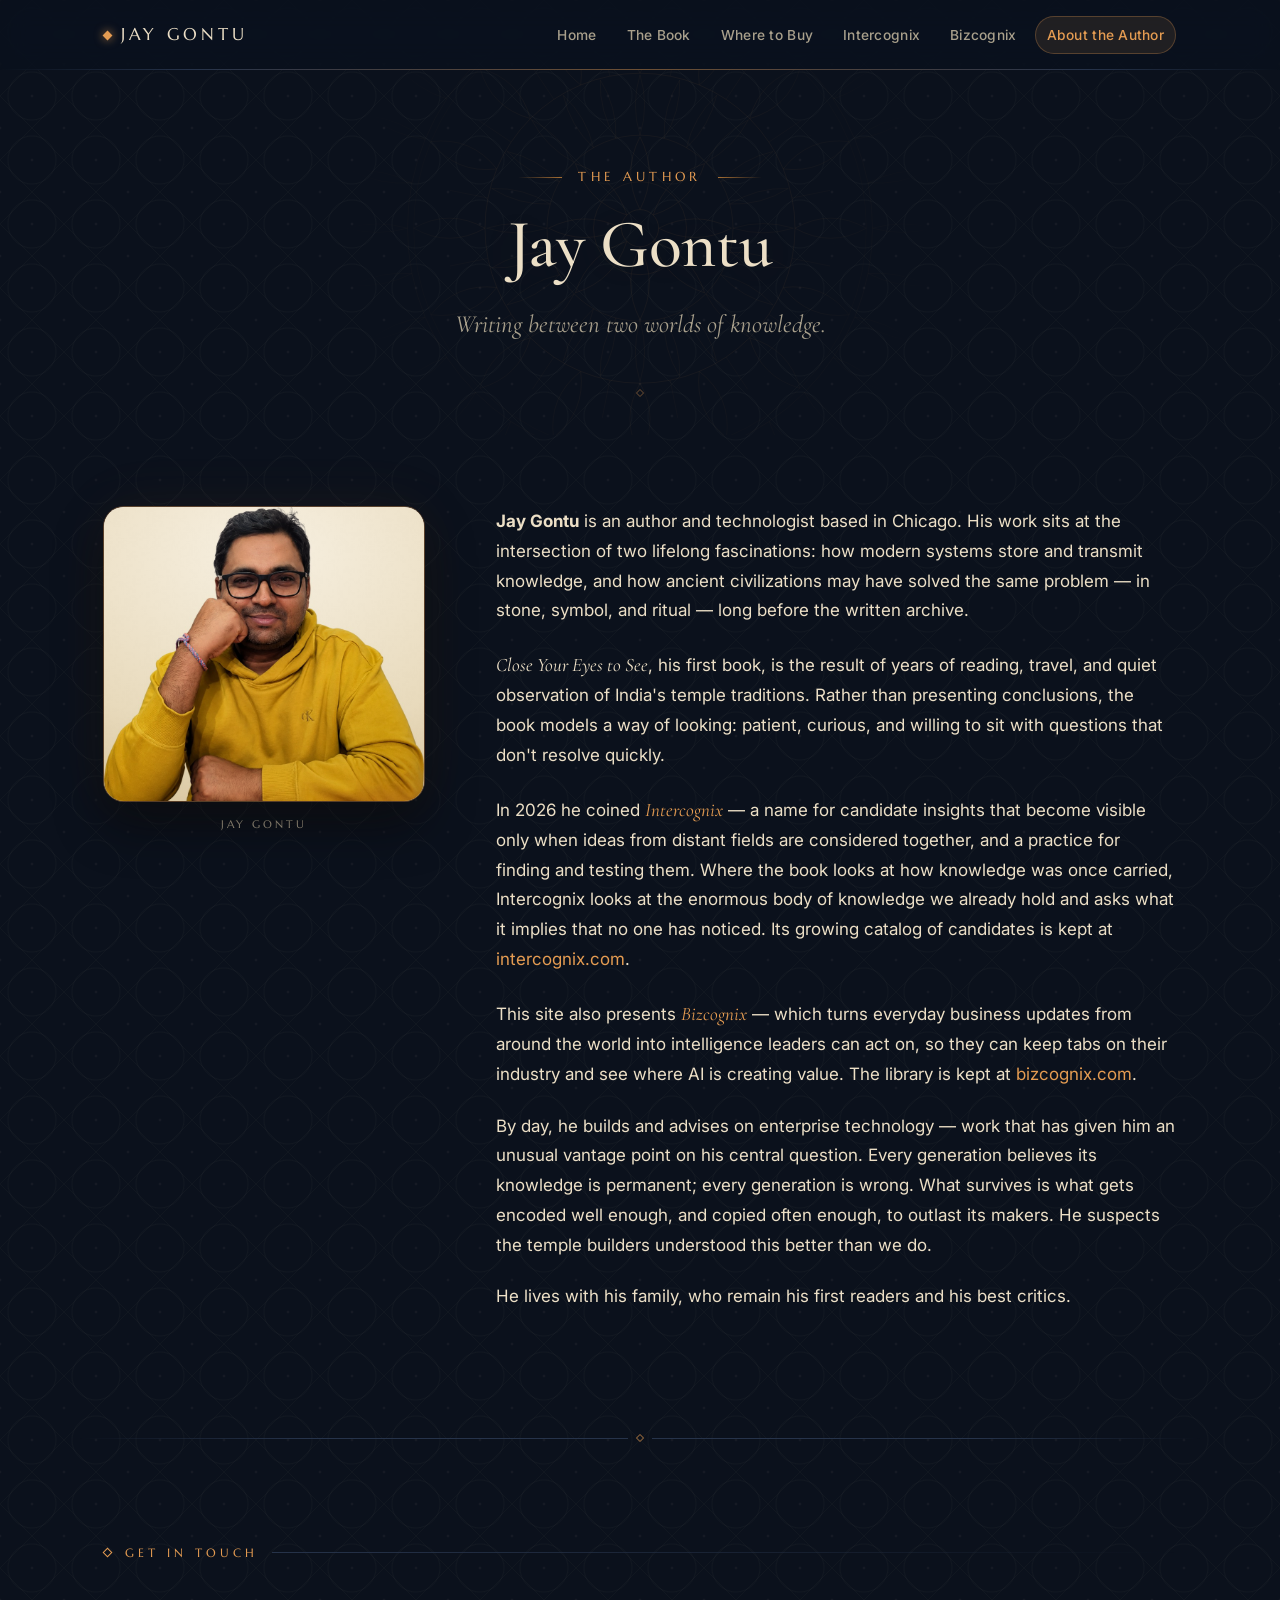
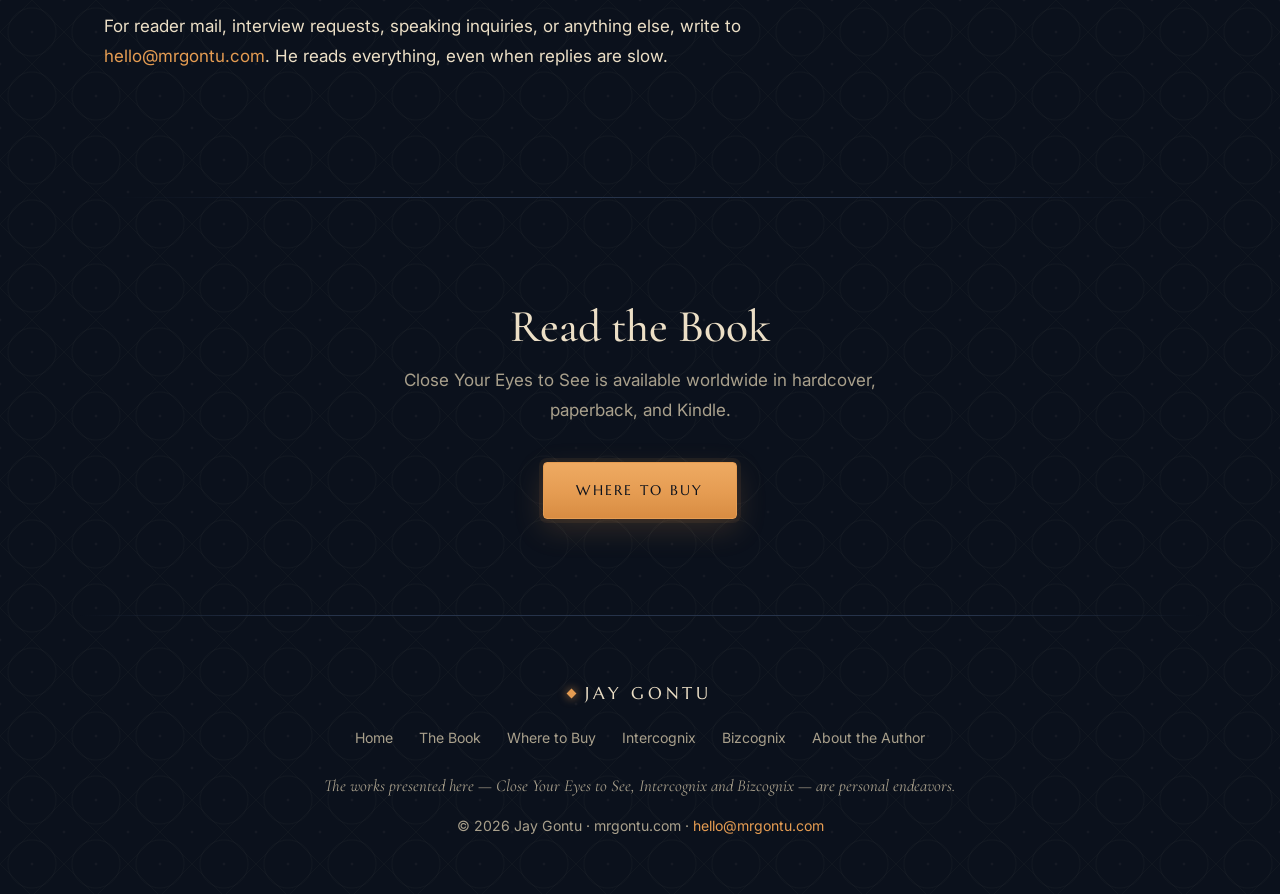
==== commit 3bd983cc: "Note in the footer that the works are personal endeavors" ====
--- a/about.html
+++ b/about.html
@@ -16,7 +16,7 @@
 <link rel="preconnect" href="https://fonts.googleapis.com" />
 <link rel="preconnect" href="https://fonts.gstatic.com" crossorigin />
 <link href="https://fonts.googleapis.com/css2?family=Cormorant+Garamond:ital,wght@0,500;0,600;1,400;1,500&family=Inter:wght@400;500;600&family=Marcellus&display=swap" rel="stylesheet" />
-<link rel="stylesheet" href="styles.css?v=2026-11-19d" />
+<link rel="stylesheet" href="styles.css?v=2026-11-25" />
 <script type="application/ld+json">
 {
   "@context": "https://schema.org",
@@ -101,6 +101,7 @@
     <a href="bizcognix.html">Bizcognix</a>
     <a href="about.html">About the Author</a>
   </div>
+  <p class="footer-note">The works presented here — Close Your Eyes to See, Intercognix and Bizcognix — are personal endeavors.</p>
   <p>© 2026 Jay Gontu · mrgontu.com · <a href="mailto:hello@mrgontu.com">hello@mrgontu.com</a></p>
 </footer>
 
--- a/styles.css
+++ b/styles.css
@@ -401,6 +401,11 @@
 .footer-nav { display: flex; gap: 8px 26px; justify-content: center; flex-wrap: wrap; margin-bottom: 22px; font-size: 0.88rem; }
 .footer-nav a { color: var(--sandstone-dim); }
 .footer-nav a:hover { color: var(--lamp); }
+.footer-note {
+  max-width: 46em; margin: 0 auto 16px;
+  font-family: var(--serif); font-style: italic; font-size: 1.05rem;
+  line-height: 1.5; color: var(--sandstone-dim);
+}
 
 /* ---------- Intercognix ----------
    The Intercognix mark is brown + gold on transparency, built for the
@@ -525,26 +530,29 @@
 }
 
 /* ---------- Bizcognix ----------
-   The official mark is a navy rounded square, already built for a dark
-   field, so it sits directly on this palette — no parchment plate. */
-.bx-plate { background: radial-gradient(circle at 50% 30%, #18233a, var(--stone)); }
+   The Pattern Nexus mark (navy + cyan facets) is the light-mode mark
+   used on bizcognix.com. Its navy facets would vanish on night stone,
+   so — like Intercognix — it always sits on its own light plate. */
+.bx-plate { background: radial-gradient(circle at 50% 30%, #fbf8f2, #ece5d6); }
 a.bx-plate-link { display: block; }
-.bx-plate img { width: 100%; max-width: 132px; height: auto; display: block; margin: 0 auto; }
+.bx-plate img { width: 100%; max-width: 112px; height: auto; display: block; margin: 0 auto; }
 .bx-plate figcaption {
   font-family: var(--inscribe);
   font-size: 0.72rem; letter-spacing: 0.26em; text-transform: uppercase;
-  color: var(--sandstone-dim); padding-top: 20px;
+  color: #5d6472; padding-top: 22px;
 }
 .bx-hero-mark {
   display: inline-block;
+  background: #f6f2ea;
+  padding: 14px 18px;
   margin-bottom: 36px;
-  border-radius: 14px;
+  border-radius: var(--radius);
   box-shadow: 0 0 0 1px rgba(229,156,82,.25), 0 0 40px rgba(229,156,82,.1);
 }
-.bx-hero-mark img { width: 72px; height: auto; display: block; border-radius: 12px; }
-
-.work-thumb.bx { background: #0b1f3a; }
-.work-thumb.bx img { width: 64px; height: auto; object-fit: contain; }
+.bx-hero-mark img { width: 64px; height: auto; display: block; }
+
+.work-thumb.bx { background: #f4efe5; }
+.work-thumb.bx img { width: 68px; height: auto; object-fit: contain; }
 
 /* Three works share the person-first hero. On a wide screen the cards
    stack the thumb above the copy so each column stays readable; below
@@ -554,7 +562,25 @@
   .works.three .work { grid-template-columns: 1fr; gap: 22px; align-items: start; justify-items: center; text-align: center; padding: 34px 28px 30px; }
 }
 @media (max-width: 980px) { .works.three { grid-template-columns: 1fr; max-width: 560px; } }
-@media (max-width: 420px) { .works.three .work-thumb.bx img { width: 48px; } }
+@media (max-width: 420px) { .works.three .work-thumb.bx img { width: 54px; } }
+
+/* ---------- Home film ----------
+   The 40-second silent motion-graphics film sits just under the
+   person-first hero. It is lazy-loaded and paused off-screen;
+   visitors who ask for reduced motion see the poster and play it
+   themselves. */
+.film { padding: 8px 0 80px; }
+.film::before { display: none; }
+.film-frame {
+  margin: 0;
+  border-radius: var(--radius);
+  overflow: hidden;
+  background: var(--basalt);
+  box-shadow: 0 0 0 1px rgba(229,156,82,.22), 0 30px 60px rgba(0,0,0,.5);
+}
+.film video { display: block; width: 100%; height: auto; background: var(--basalt); vertical-align: top; }
+
+@media (max-width: 600px) { .film { padding: 0 0 56px; } }
 
 /* ---------- Small screens ---------- */
 @media (max-width: 600px) {
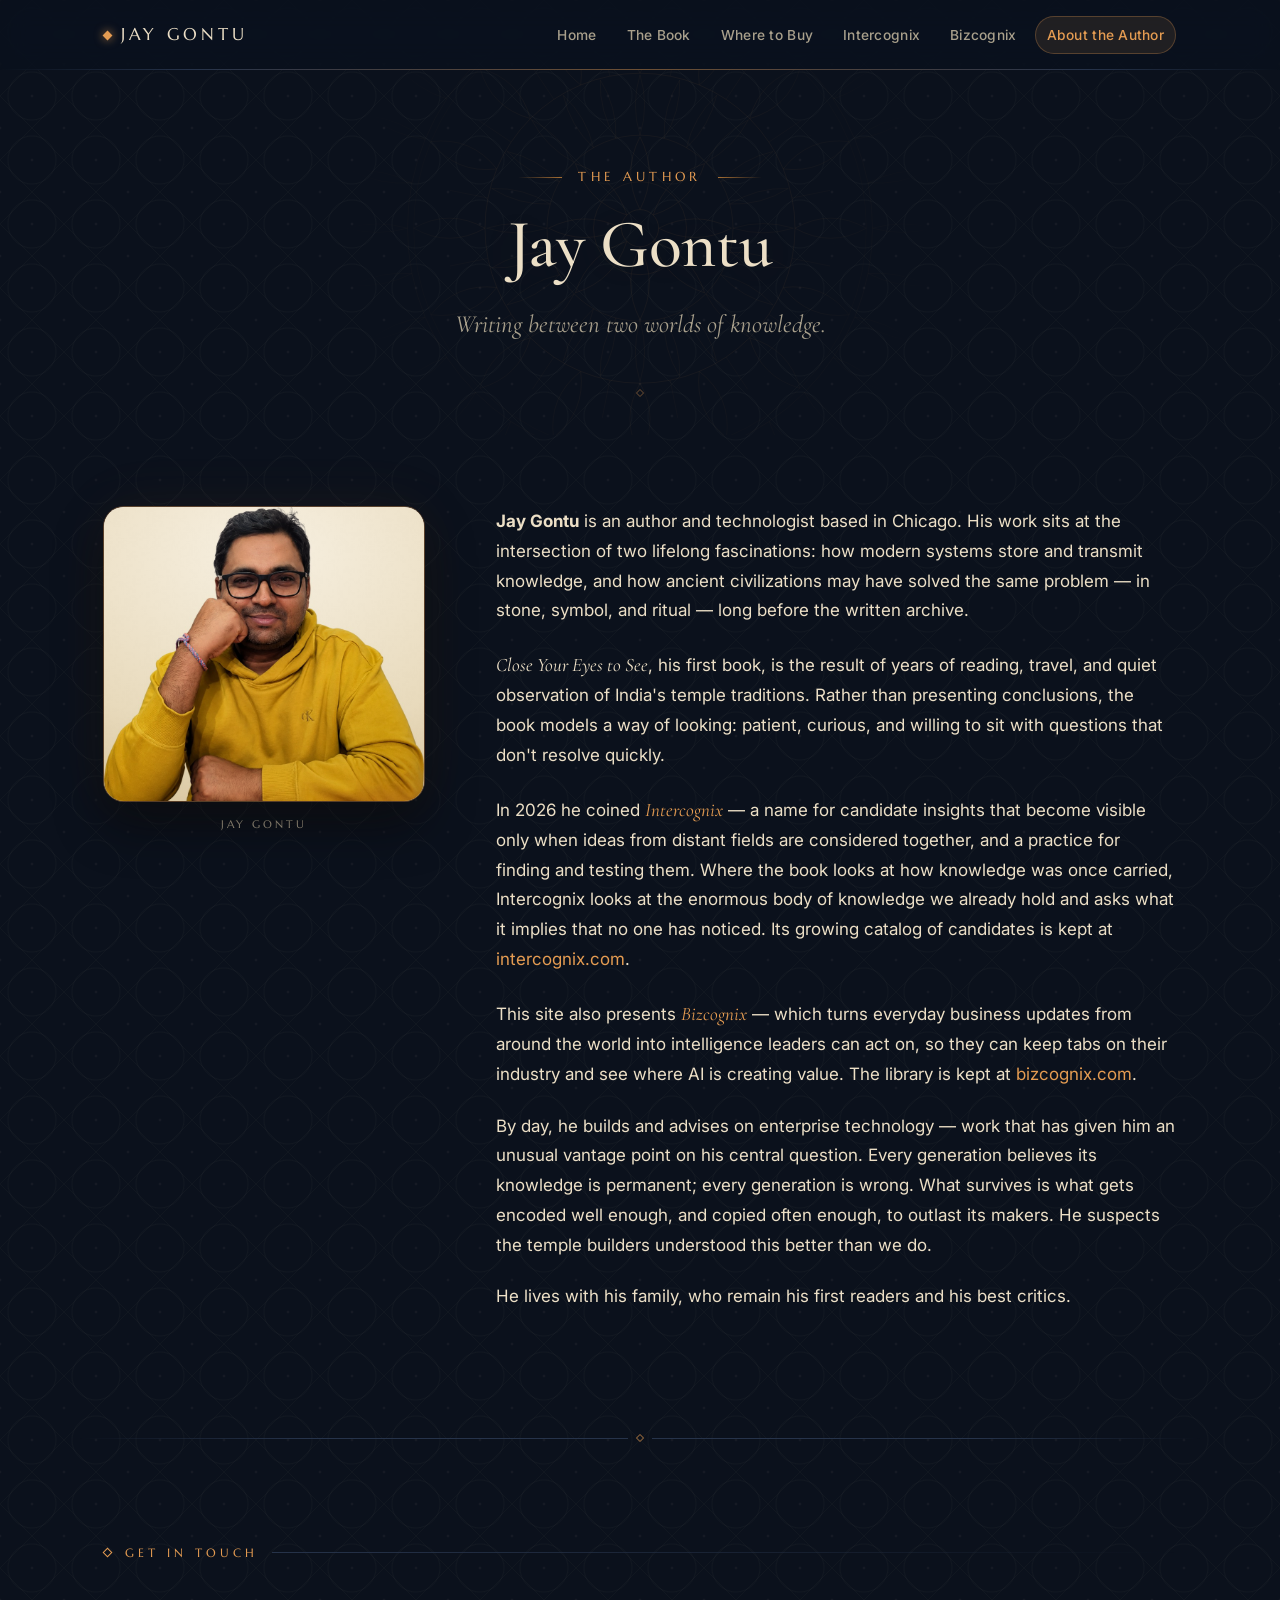
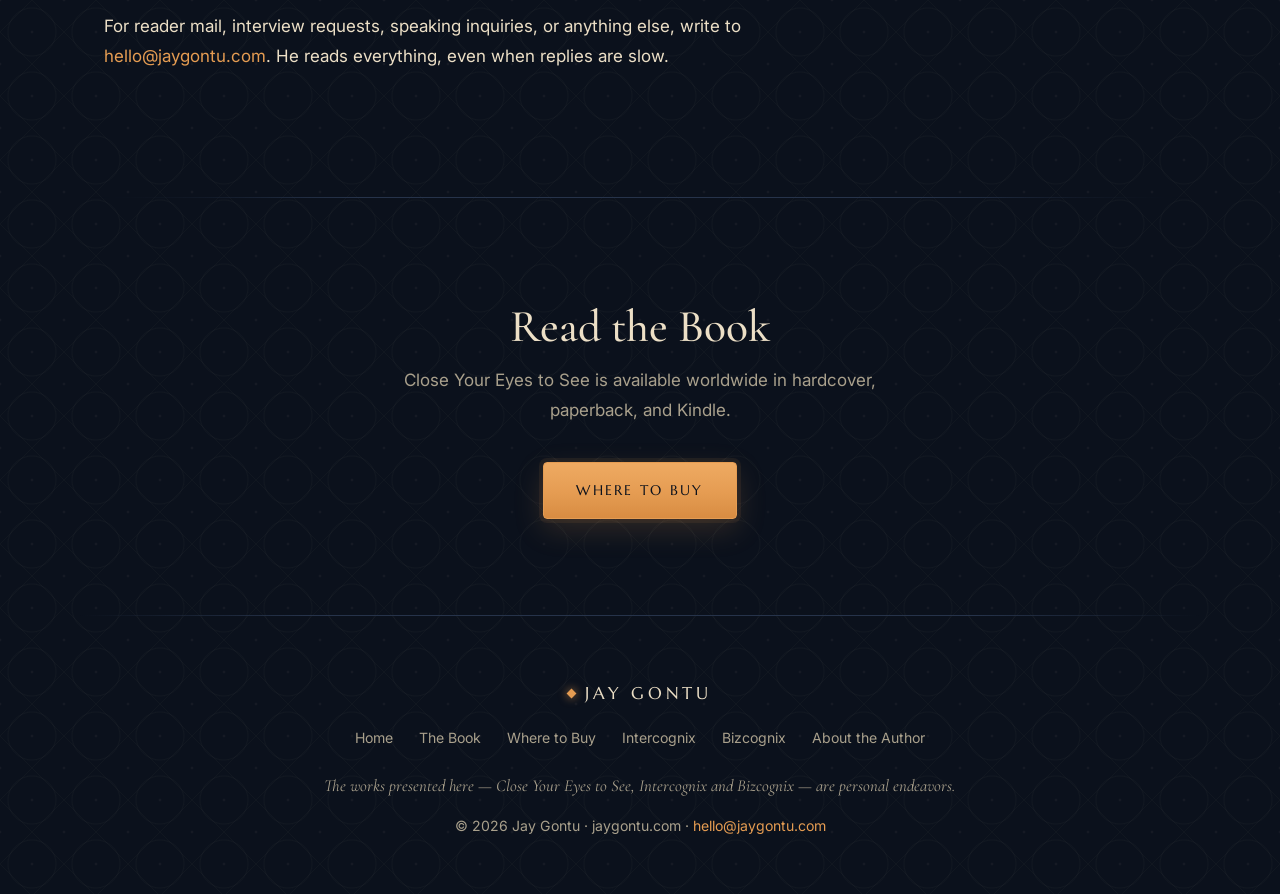
==== commit f176c6eb: "Switch remaining URLs from mrgontu.com to jaygontu.com" ====
--- a/about.html
+++ b/about.html
@@ -5,12 +5,12 @@
 <meta name="viewport" content="width=device-width, initial-scale=1.0" />
 <title>About Jay Gontu — Author &amp; Technologist</title>
 <meta name="description" content="Jay Gontu is an author and technologist based in Chicago. His book Close Your Eyes to See explores how ancient Indian temples preserve memory, meaning, and knowledge across generations; he also coined Intercognix, a practice for finding discoveries between known fields." />
-<link rel="canonical" href="https://mrgontu.com/about.html" />
+<link rel="canonical" href="https://jaygontu.com/about.html" />
 <meta property="og:type" content="profile" />
 <meta property="og:title" content="About Jay Gontu — Author &amp; Technologist" />
 <meta property="og:description" content="Author and technologist writing about how civilizations preserve knowledge — in systems today, and in stone and symbol across millennia." />
-<meta property="og:url" content="https://mrgontu.com/about.html" />
-<meta property="og:image" content="https://mrgontu.com/author.jpg" />
+<meta property="og:url" content="https://jaygontu.com/about.html" />
+<meta property="og:image" content="https://jaygontu.com/author.jpg" />
 <meta name="twitter:card" content="summary_large_image" />
 <link rel="icon" href="favicon.svg" type="image/svg+xml" />
 <link rel="preconnect" href="https://fonts.googleapis.com" />
@@ -23,8 +23,8 @@
   "@type": "Person",
   "name": "Jay Gontu",
   "alternateName": "M.R. Gontu",
-  "url": "https://mrgontu.com/about.html",
-  "image": "https://mrgontu.com/author.jpg",
+  "url": "https://jaygontu.com/about.html",
+  "image": "https://jaygontu.com/author.jpg",
   "jobTitle": "Author and Technologist",
   "address": { "@type": "PostalAddress", "addressLocality": "Chicago", "addressRegion": "IL", "addressCountry": "US" },
   "sameAs": ["https://www.amazon.com/dp/B0H5DBY168", "https://intercognix.com/"]
@@ -78,7 +78,7 @@
   <div class="wrap">
     <p class="label">Get in Touch</p>
     <div class="author-copy">
-      <p>For reader mail, interview requests, speaking inquiries, or anything else, write to <a href="mailto:hello@mrgontu.com">hello@mrgontu.com</a>. He reads everything, even when replies are slow.</p>
+      <p>For reader mail, interview requests, speaking inquiries, or anything else, write to <a href="mailto:hello@jaygontu.com">hello@jaygontu.com</a>. He reads everything, even when replies are slow.</p>
     </div>
   </div>
 </section>
@@ -102,7 +102,7 @@
     <a href="about.html">About the Author</a>
   </div>
   <p class="footer-note">The works presented here — Close Your Eyes to See, Intercognix and Bizcognix — are personal endeavors.</p>
-  <p>© 2026 Jay Gontu · mrgontu.com · <a href="mailto:hello@mrgontu.com">hello@mrgontu.com</a></p>
+  <p>© 2026 Jay Gontu · jaygontu.com · <a href="mailto:hello@jaygontu.com">hello@jaygontu.com</a></p>
 </footer>
 
 <script>(function(){var n=document.querySelector(".nav-links"),a=n&&n.querySelector(".active");if(a&&n.scrollWidth>n.clientWidth)n.scrollLeft=a.offsetLeft-(n.clientWidth-a.offsetWidth)/2;})();</script>
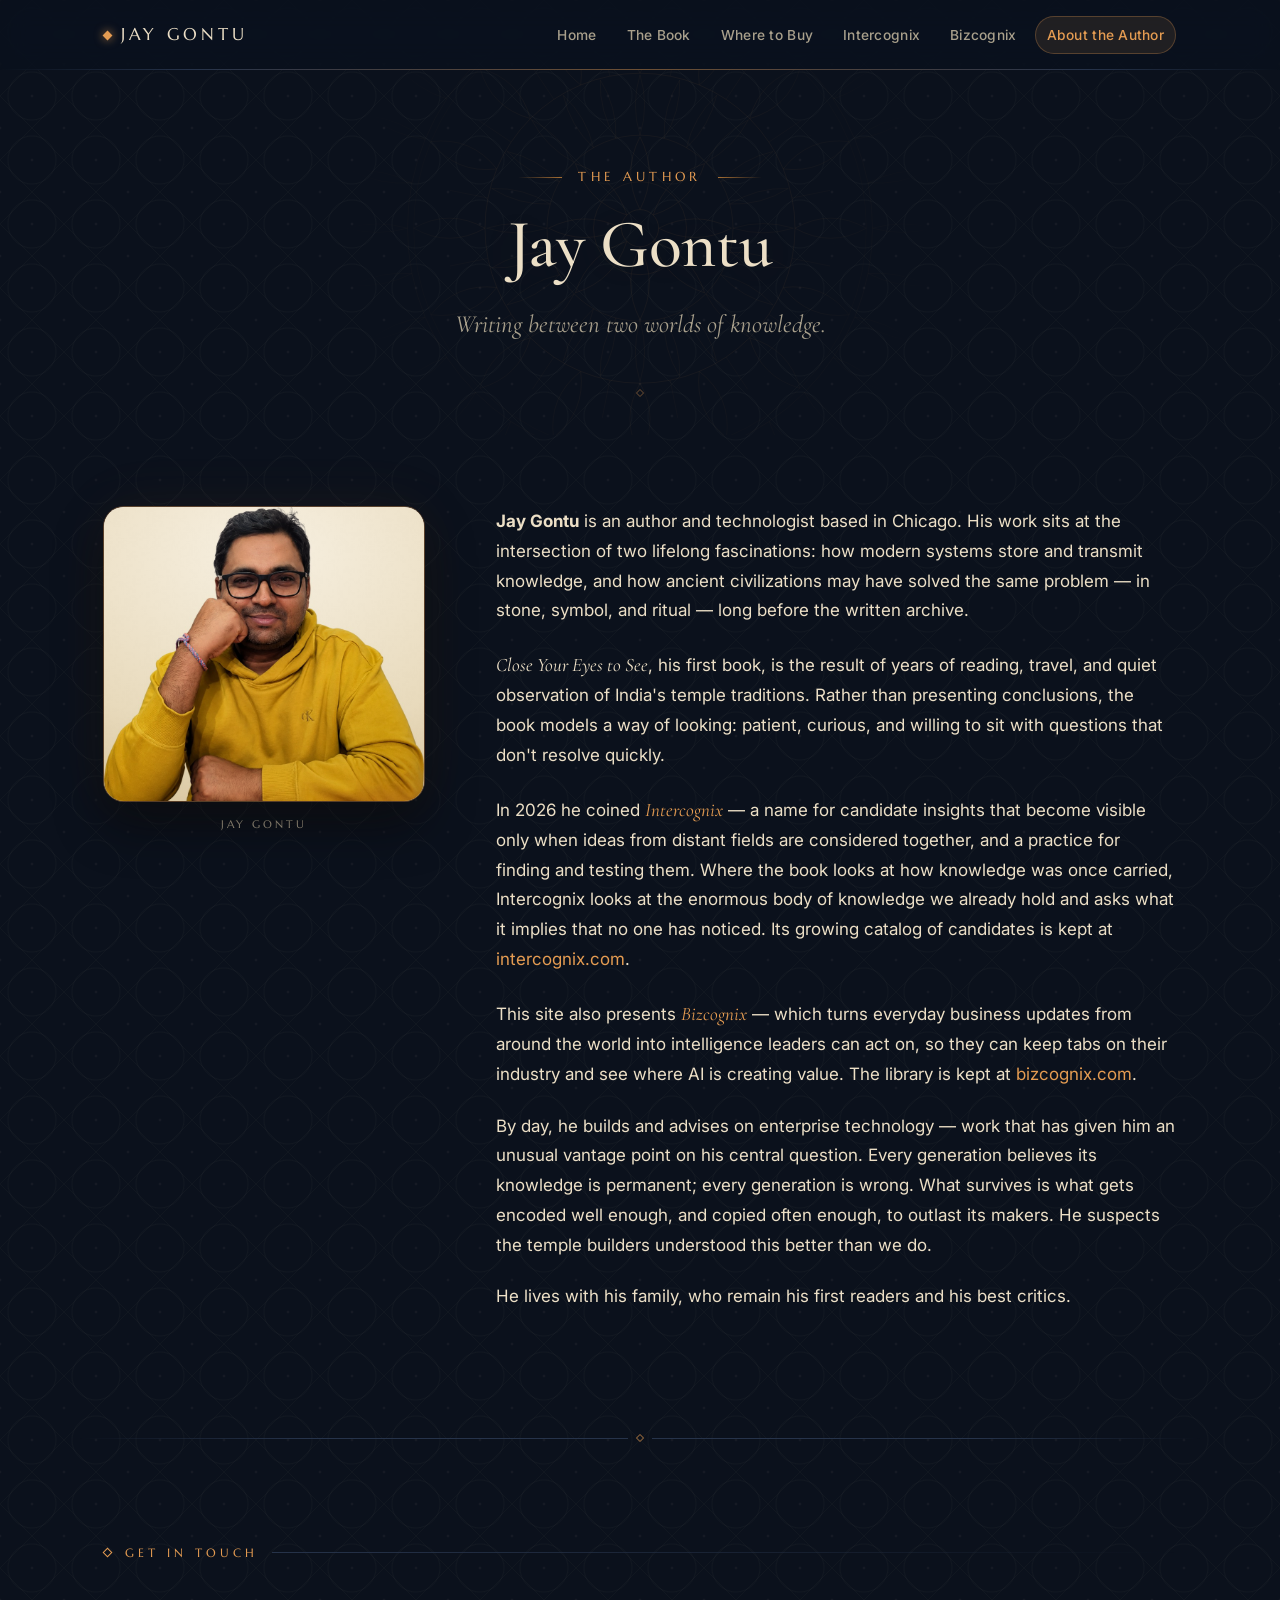
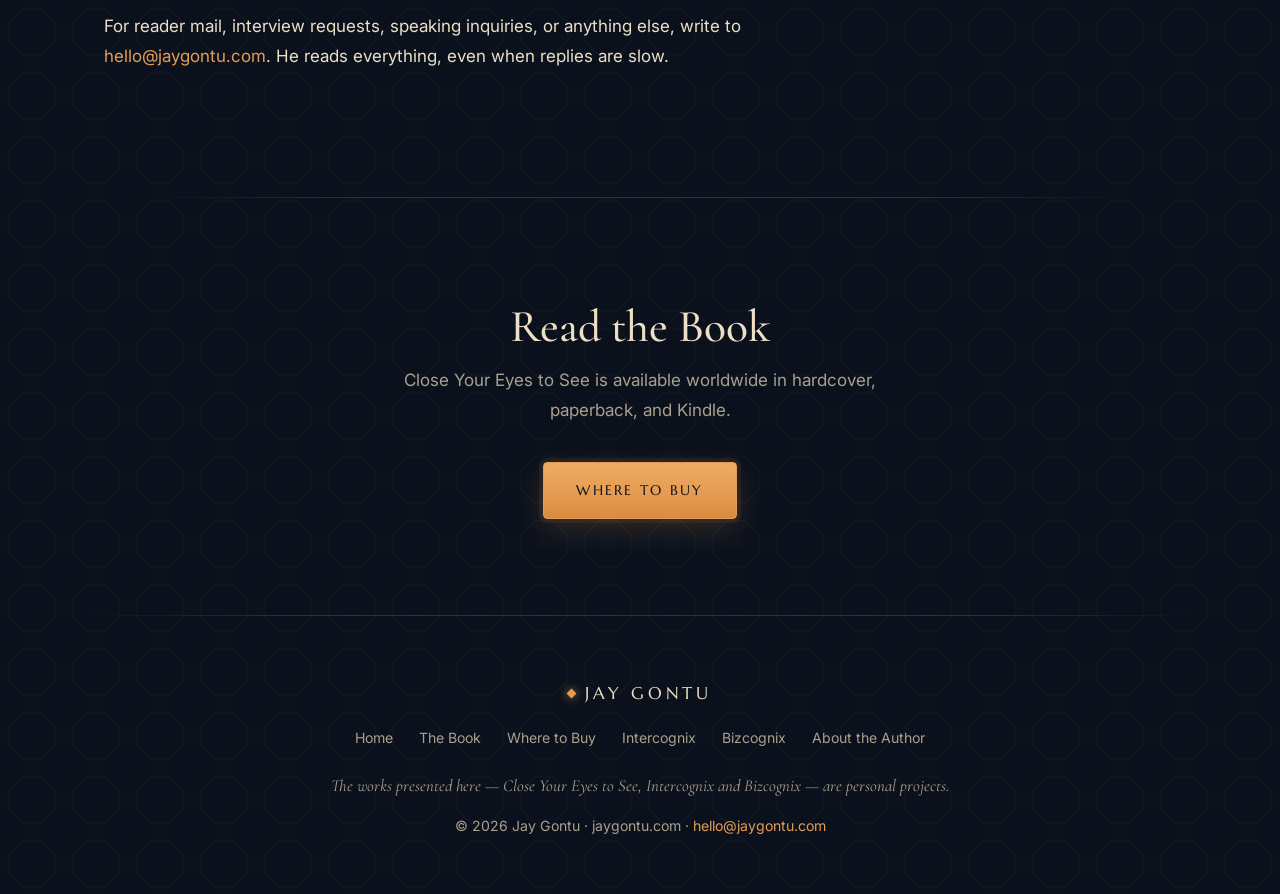
==== commit 865cec57: "Footer: personal endeavors -> personal projects" ====
--- a/about.html
+++ b/about.html
@@ -101,7 +101,7 @@
     <a href="bizcognix.html">Bizcognix</a>
     <a href="about.html">About the Author</a>
   </div>
-  <p class="footer-note">The works presented here — Close Your Eyes to See, Intercognix and Bizcognix — are personal endeavors.</p>
+  <p class="footer-note">The works presented here — Close Your Eyes to See, Intercognix and Bizcognix — are personal projects.</p>
   <p>© 2026 Jay Gontu · jaygontu.com · <a href="mailto:hello@jaygontu.com">hello@jaygontu.com</a></p>
 </footer>
 
